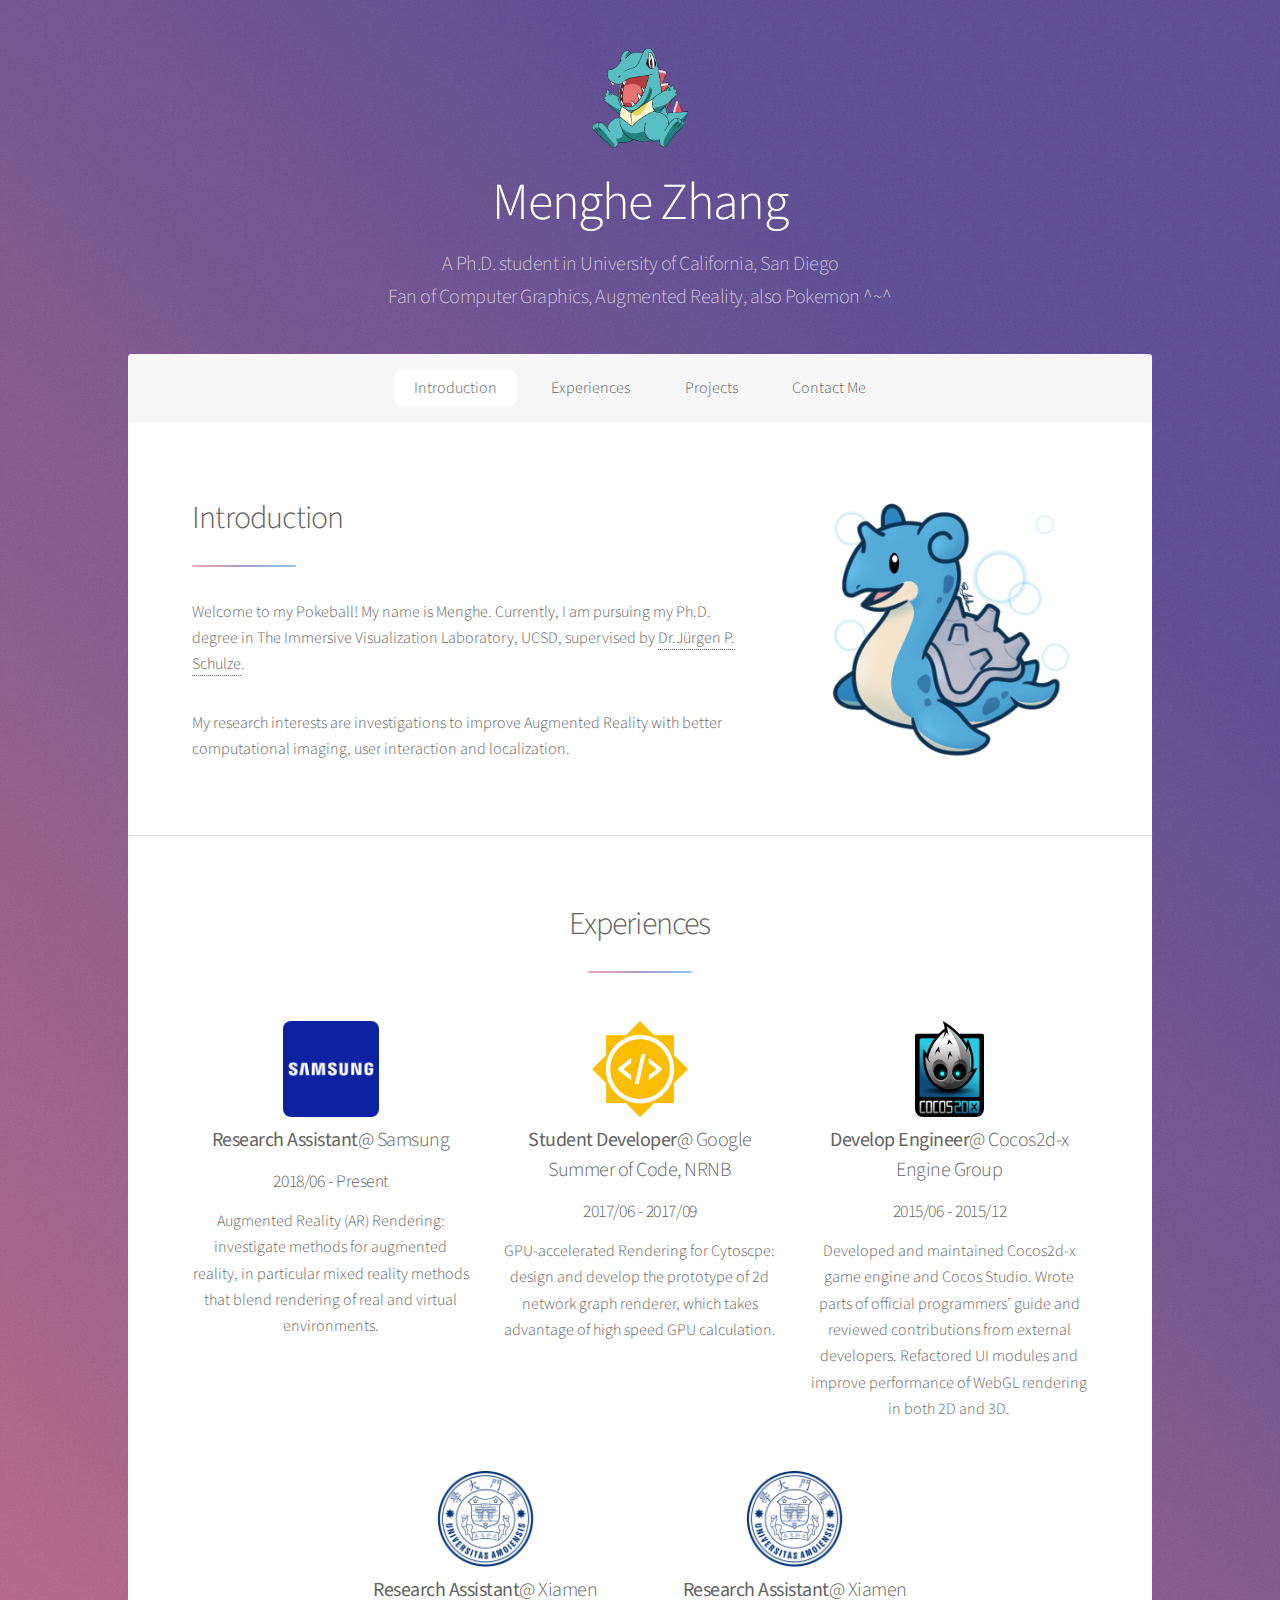
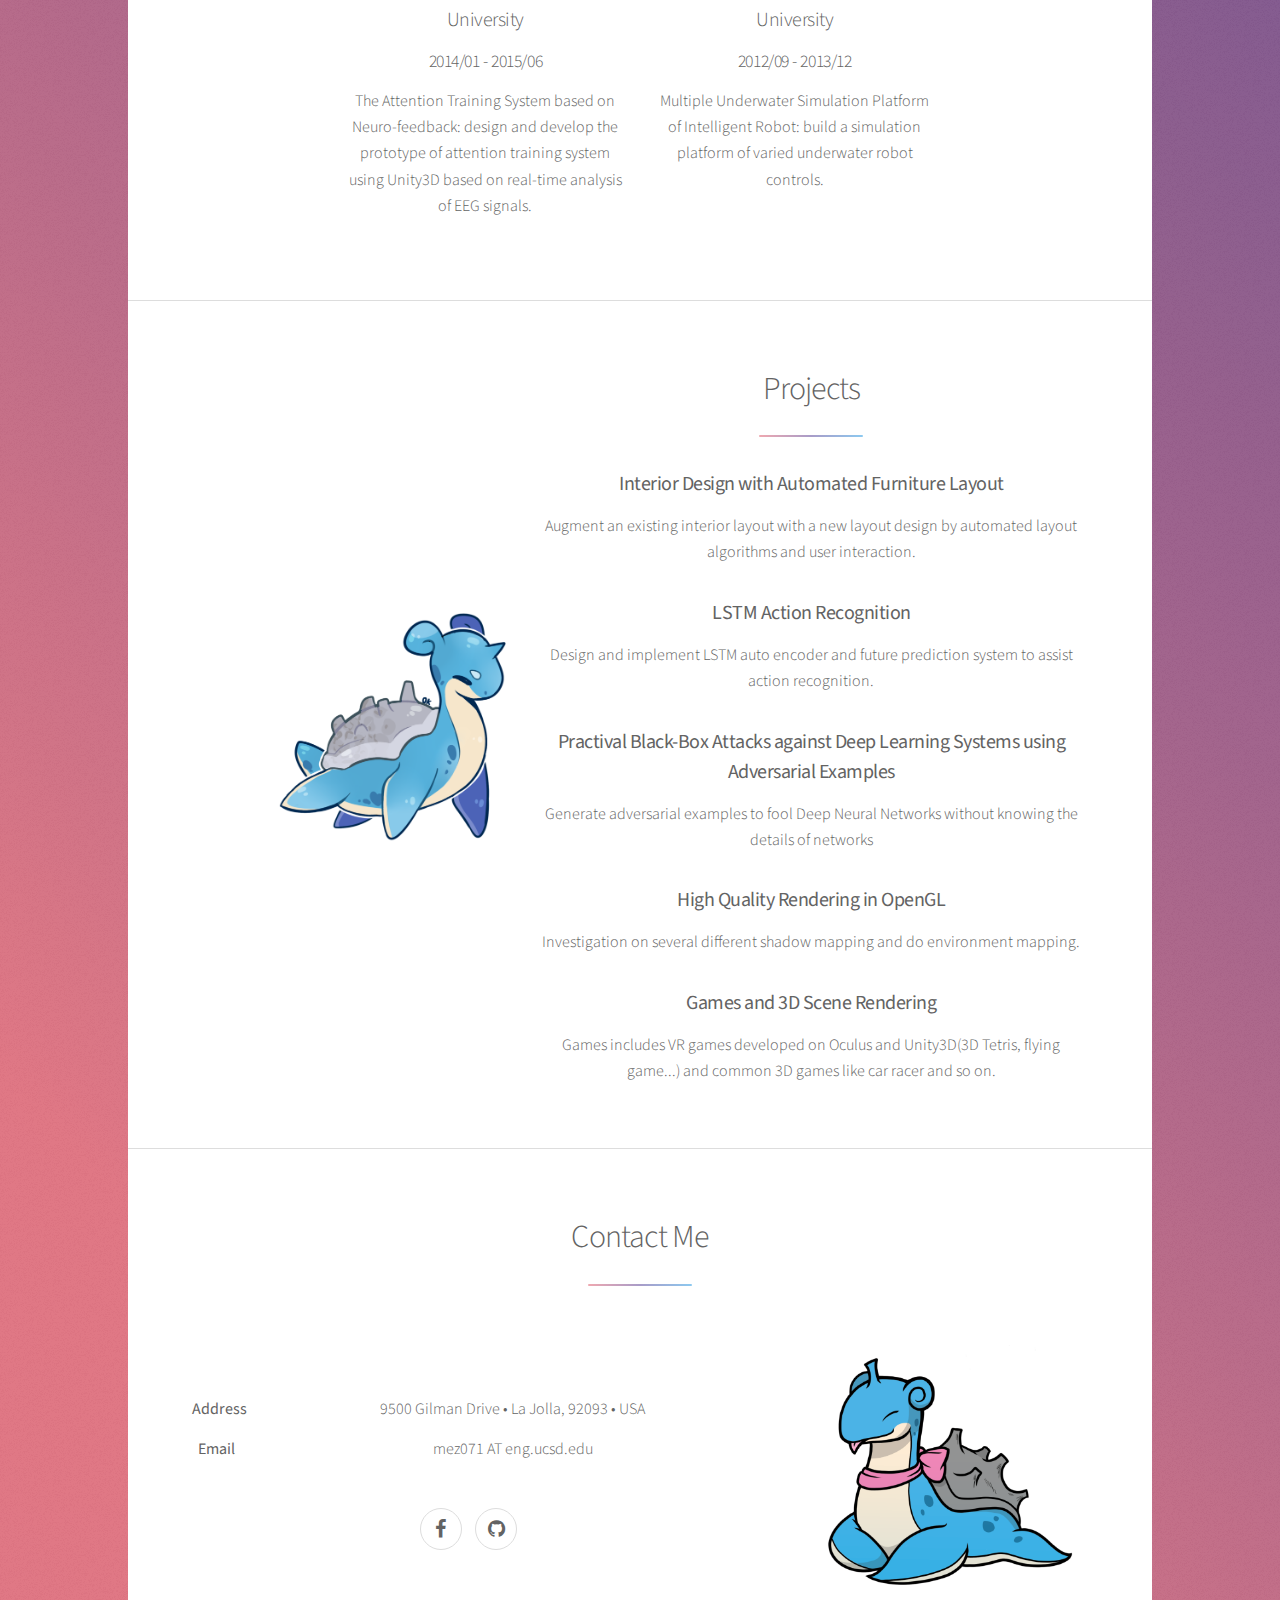
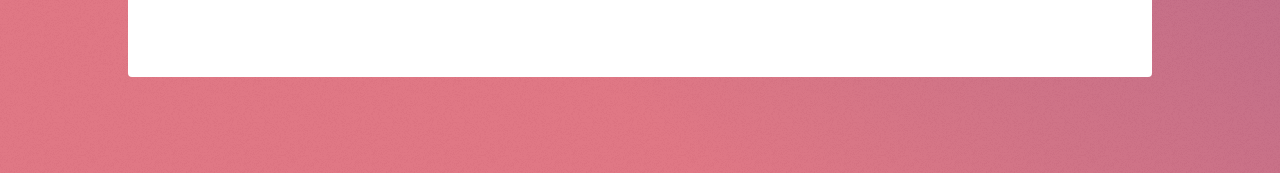
==== index.html @ d63d0627 "🎈Initial commit" ====
<!DOCTYPE HTML>
<!--
	Stellar by HTML5 UP
	html5up.net | @ajlkn
	Free for personal and commercial use under the CCA 3.0 license (html5up.net/license)
-->
<html>
	<head>
		<title>Pokeball</title>
		<meta charset="utf-8" />
		<meta name="viewport" content="width=device-width, initial-scale=1, user-scalable=no" />
		<link rel="stylesheet" href="assets/css/main.css" />
		<noscript><link rel="stylesheet" href="assets/css/noscript.css" /></noscript>
	</head>
	<body class="is-preload">

		<!-- Wrapper -->
			<div id="wrapper">

				<!-- Header -->
					<header id="header" class="alt">
						<span class="logo"><img id="avatar" class="shake-slow" src="images/totodile.png" alt="" /></span>
						<h1>Menghe Zhang</h1>
						<p>A Ph.D. student in University of California, San Diego<br />
						Fan of Computer Graphics, Augmented Reality, also Pokemon   ^~^</p>
					</header>

				<!-- Nav -->
					<nav id="nav">
						<ul>
							<li><a href="#intro" class="active">Introduction</a></li>
							<li><a href="#first">Experiences</a></li>
							<li><a href="#second">Projects</a></li>
							<li><a href="#cta">Contact Me</a></li>
						</ul>
					</nav>

				<!-- Main -->
					<div id="main">

						<!-- Introduction -->
							<section id="intro" class="main">
								<div class="spotlight">
									<div class="content">
										<header class="major">
											<h2>Introduction</h2>
										</header>
										<p>Welcome to my Pokeball! My name is Menghe. Currently, I am pursuing my Ph.D. degree in The Immersive Visualization Laboratory, UCSD, supervised by <a href="http://web.eng.ucsd.edu/~jschulze/">Dr.Jürgen P. Schulze</a>.</p>
										<p>My research interests are investigations to improve Augmented Reality with better computational imaging, user interaction and localization.</p>
										<!-- <ul class="actions">
											<li><a href="generic.html" class="button">Learn More</a></li>
										</ul> -->
									</div>
									<span class="image"><img src="images/lapras2.png" alt="" /></span>
								</div>
							</section>

						<!-- First Section -->
							<section id="first" class="main special">
								<header class="major">
									<h2>Experiences</h2>
								</header>
								<ul class="features">
									<li>
										<span class="image"><img class="experience-logo" src="images/samsung.png" alt="" /></span>
										<h3><strong>Research Assistant</strong>@ Samsung</h3>
										<h4>2018/06 - Present</h4>
										<p>Augmented Reality (AR) Rendering: investigate methods for augmented reality, in particular mixed reality methods that
										blend rendering of real and virtual environments.</p>
									</li>
									<li>
										<span class="image"><img class="experience-logo" src="images/gsoc.png" alt="" /></span>
										<h3><strong>Student Developer</strong>@ Google Summer of Code, NRNB</h3>
										<h4>2017/06 - 2017/09</h4>
										<p>GPU-accelerated Rendering for Cytoscpe: design and develop the prototype of 2d network graph renderer, which takes
										advantage of high speed GPU calculation.</p>
									</li>
									<li>
										<span class="image"><img class="experience-logo" src="images/cocos.png" alt="" /></span>
										<h3><strong>Develop Engineer</strong>@ Cocos2d-x Engine Group</h3>
										<h4>2015/06 - 2015/12</h4>
										<p>Developed and maintained Cocos2d-x game engine and Cocos Studio.
										Wrote parts of official programmers’ guide and reviewed contributions from external developers.
										Refactored UI modules and improve performance of WebGL rendering in both 2D and 3D.</p>
									</li>
									<li>
										<span class="image"><img class="experience-logo" src="images/xmu.png" alt="" /></span>
										<h3><strong>Research Assistant</strong>@ Xiamen University</h3>
										<h4>2014/01 - 2015/06</h4>
										<p>The Attention Training System based on Neuro-feedback: design and develop the prototype of attention training system using Unity3D based on real-time analysis of EEG signals.</p>
									</li>
									<li>
										<span class="image"><img class="experience-logo" src="images/xmu.png" alt="" /></span>
										<h3><strong>Research Assistant</strong>@ Xiamen University</h3>
										<h4>2012/09 - 2013/12</h4>
										<p>Multiple Underwater Simulation Platform of Intelligent Robot: build a simulation platform of varied underwater robot controls.	</p>
									</li>
								</ul>
							</section>

						<!-- Second Section -->
							<section id="second" class="main special">
								<div class="spotlight">

									<span class="image"><img src="images/lapras3.png" alt="" /></span>
									<div class="content">
										<header class="major">
											<h2>Projects</h2>
										</header>
										<h3><strong>Interior Design with Automated Furniture Layout</strong></h3>
										<p>Augment an existing interior layout with a new layout design by automated layout algorithms and user interaction.</p>

										<h3><strong>LSTM Action Recognition</strong></h3>
										<p>Design and implement LSTM auto encoder and future prediction system to assist action recognition.</p>

										<h3><strong>Practival Black-Box Attacks against Deep Learning Systems using Adversarial Examples</strong></h3>
										<p>Generate adversarial examples to fool Deep Neural Networks without knowing the details of networks</p>

										<h3><strong>High Quality Rendering in OpenGL</strong></h3>
										<p>Investigation on several different shadow mapping and do environment mapping.</p>

										<h3><strong>Games and 3D Scene Rendering</strong></h3>
										<p>Games includes VR games developed on Oculus and Unity3D(3D Tetris, flying game...) and common 3D games like car racer and so on.</p>
									</div>
								</div>
							</section>

						<!-- Get Started -->
							<section id="cta" class="main special">
								<header class="major">
									<h2>Contact Me</h2>
								</header>
								<div class="spotlight">
									<div class="content">
										<dl class="alt">
											<dt>Address</dt>
											<dd>9500 Gilman Drive &bull; La Jolla, 92093 &bull; USA</dd>
											<dt>Email</dt>
											<dd>mez071 AT eng.ucsd.edu</dd>
										</dl>
										<ul class="icons">
											<li><a href="https://www.facebook.com/zmh.leaves" class="icon fa-facebook alt"><span class="label">Facebook</span></a></li>
											<li><a href="https://github.com/ZhangMenghe" class="icon fa-github alt"><span class="label">GitHub</span></a></li>
										</ul>
									</div>
									<span class="image"><img src="images/lapras4.png" alt="" /></span>
								</div>
							</section>

					</div>

				<!-- Footer -->
					<footer id="footer">
						<!-- <section>
							<h2>Aliquam sed mauris</h2>
							<p>Sed lorem ipsum dolor sit amet et nullam consequat feugiat consequat magna adipiscing tempus etiam dolore veroeros. eget dapibus mauris. Cras aliquet, nisl ut viverra sollicitudin, ligula erat egestas velit, vitae tincidunt odio.</p>
							<ul class="actions">
								<li><a href="generic.html" class="button">Learn More</a></li>
							</ul>
						</section> -->
						<!-- <section>
							<h2>Contact Me</h2>
							<dl class="alt">
								<dt>Address</dt>
								<dd>9500 Gilman Drive &bull; La Jolla, 92093 &bull; USA</dd>
								<dt>Email</dt>
								<dd>mez071 AT eng.ucsd.edu</dd>
							</dl>
							<ul class="icons">
								<li><a href="https://www.facebook.com/zmh.leaves" class="icon fa-facebook alt"><span class="label">Facebook</span></a></li>
								<li><a href="https://github.com/ZhangMenghe" class="icon fa-github alt"><span class="label">GitHub</span></a></li>
							</ul>
						</section> -->
					</footer>

			</div>

		<!-- Scripts -->
			<script src="assets/js/jquery.min.js"></script>
			<script src="assets/js/jquery.scrollex.min.js"></script>
			<script src="assets/js/jquery.scrolly.min.js"></script>
			<script src="assets/js/browser.min.js"></script>
			<script src="assets/js/breakpoints.min.js"></script>
			<script src="assets/js/util.js"></script>
			<script src="assets/js/main.js"></script>

	</body>
</html>
---- assets/css/main.css ----
@import url(font-awesome.min.css);
@import "https://fonts.googleapis.com/css?family=Source+Sans+Pro:300,400";

/*
	Stellar by HTML5 UP
	html5up.net | @ajlkn
	Free for personal and commercial use under the CCA 3.0 license (html5up.net/license)
*/

html, body, div, span, applet, object,
iframe, h1, h2, h3, h4, h5, h6, p, blockquote,
pre, a, abbr, acronym, address, big, cite,
code, del, dfn, em, img, ins, kbd, q, s, samp,
small, strike, strong, sub, sup, tt, var, b,
u, i, center, dl, dt, dd, ol, ul, li, fieldset,
form, label, legend, table, caption, tbody,
tfoot, thead, tr, th, td, article, aside,
canvas, details, embed, figure, figcaption,
footer, header, hgroup, menu, nav, output, ruby,
section, summary, time, mark, audio, video {
	margin: 0;
	padding: 0;
	border: 0;
	font-size: 100%;
	font: inherit;
	vertical-align: baseline;}

article, aside, details, figcaption, figure,
footer, header, hgroup, menu, nav, section {
	display: block;}

body {
	line-height: 1;
}

ol, ul {
	list-style: none;
}

blockquote, q {
	quotes: none;
}

	blockquote:before, blockquote:after, q:before, q:after {
		content: '';
		content: none;
	}

table {
	border-collapse: collapse;
	border-spacing: 0;
}

body {
	-webkit-text-size-adjust: none;
}

mark {
	background-color: transparent;
	color: inherit;
}

input::-moz-focus-inner {
	border: 0;
	padding: 0;
}

input, select, textarea {
	-moz-appearance: none;
	-webkit-appearance: none;
	-ms-appearance: none;
	appearance: none;
}

/* Basic */

	@-ms-viewport {
		width: device-width;
	}

	body {
		-ms-overflow-style: scrollbar;
	}

	@media screen and (max-width: 480px) {

		html, body {
			min-width: 320px;
		}

	}

	html {
		box-sizing: border-box;
	}

	*, *:before, *:after {
		box-sizing: inherit;
	}

	body {
		background-color: #935d8c;
		background-image: url("images/overlay.png"), -moz-linear-gradient(45deg, #e37682 15%, #5f4d93 85%);
		background-image: url("images/overlay.png"), -webkit-linear-gradient(45deg, #e37682 15%, #5f4d93 85%);
		background-image: url("images/overlay.png"), -ms-linear-gradient(45deg, #e37682 15%, #5f4d93 85%);
		background-image: url("images/overlay.png"), linear-gradient(45deg, #e37682 15%, #5f4d93 85%);
	}

		body.is-preload *, body.is-preload *:before, body.is-preload *:after {
			-moz-animation: none !important;
			-webkit-animation: none !important;
			-ms-animation: none !important;
			animation: none !important;
			-moz-transition: none !important;
			-webkit-transition: none !important;
			-ms-transition: none !important;
			transition: none !important;
		}

/* Type */

	body {
		background-color: #935d8c;
		color: rgba(255, 255, 255, 0.65);
	}

	body, input, select, textarea {
		font-family: "Source Sans Pro", Helvetica, sans-serif;
		font-size: 17pt;
		font-weight: 300;
		line-height: 1.65;
	}

		@media screen and (max-width: 1680px) {

			body, input, select, textarea {
				font-size: 14pt;
			}

		}

		@media screen and (max-width: 1280px) {

			body, input, select, textarea {
				font-size: 12pt;
			}

		}

		@media screen and (max-width: 360px) {

			body, input, select, textarea {
				font-size: 11pt;
			}

		}

	a {
		-moz-transition: color 0.2s ease, border-bottom 0.2s ease;
		-webkit-transition: color 0.2s ease, border-bottom 0.2s ease;
		-ms-transition: color 0.2s ease, border-bottom 0.2s ease;
		transition: color 0.2s ease, border-bottom 0.2s ease;
		text-decoration: none;
		border-bottom: dotted 1px;
		color: inherit;
	}

		a:hover {
			border-bottom-color: transparent;
		}

	strong, b {
		font-weight: 400;
	}

	em, i {
		font-style: italic;
	}

	p {
		margin: 0 0 2em 0;
	}

		p.content {
			-moz-columns: 20em 2;
			-webkit-columns: 20em 2;
			-ms-columns: 20em 2;
			columns: 20em 2;
			-moz-column-gap: 2em;
			-webkit-column-gap: 2em;
			-ms-column-gap: 2em;
			column-gap: 2em;
			text-align: justify;
		}

	h1, h2, h3, h4, h5, h6 {
		font-weight: 300;
		line-height: 1.5;
		margin: 0 0 0.7em 0;
		letter-spacing: -0.025em;
	}

		h1 a, h2 a, h3 a, h4 a, h5 a, h6 a {
			color: inherit;
			text-decoration: none;
		}

	h1 {
		font-size: 2.5em;
		line-height: 1.2;
	}

	h2 {
		font-size: 1.5em;
	}

	h3 {
		font-size: 1.25em;
	}

	h4 {
		font-size: 1.1em;
	}

	h5 {
		font-size: 0.9em;
	}

	h6 {
		font-size: 0.7em;
	}

	@media screen and (max-width: 736px) {

		h1 {
			font-size: 2em;
		}

	}

	sub {
		font-size: 0.8em;
		position: relative;
		top: 0.5em;
	}

	sup {
		font-size: 0.8em;
		position: relative;
		top: -0.5em;
	}

	blockquote {
		border-left: solid 4px;
		font-style: italic;
		margin: 0 0 2em 0;
		padding: 0.5em 0 0.5em 2em;
	}

	code {
		border-radius: 8px;
		border: solid 1px;
		font-family: "Courier New", monospace;
		font-size: 0.9em;
		margin: 0 0.25em;
		padding: 0.25em 0.65em;
	}

	pre {
		-webkit-overflow-scrolling: touch;
		font-family: "Courier New", monospace;
		font-size: 0.9em;
		margin: 0 0 2em 0;
	}

		pre code {
			display: block;
			line-height: 1.75;
			padding: 1em 1.5em;
			overflow-x: auto;
		}

	hr {
		border: 0;
		border-bottom: solid 1px;
		margin: 2em 0;
	}

		hr.major {
			margin: 3em 0;
		}

	.align-left {
		text-align: left;
	}

	.align-center {
		text-align: center;
	}

	.align-right {
		text-align: right;
	}

	input, select, textarea {
		color: #ffffff;
	}

	a:hover {
		color: #ffffff;
	}

	strong, b {
		color: #ffffff;
	}

	h1, h2, h3, h4, h5, h6 {
		color: #ffffff;
	}

	blockquote {
		border-left-color: rgba(255, 255, 255, 0.35);
	}

	code {
		background: rgba(255, 255, 255, 0.075);
		border-color: rgba(255, 255, 255, 0.35);
	}

	hr {
		border-bottom-color: rgba(255, 255, 255, 0.35);
	}

/* Row */

	.row {
		display: flex;
		flex-wrap: wrap;
		box-sizing: border-box;
		align-items: stretch;
	}

		.row > * {
			box-sizing: border-box;
		}

		.row.gtr-uniform > * > :last-child {
			margin-bottom: 0;
		}

		.row.aln-left {
			justify-content: flex-start;
		}

		.row.aln-center {
			justify-content: center;
		}

		.row.aln-right {
			justify-content: flex-end;
		}

		.row.aln-top {
			align-items: flex-start;
		}

		.row.aln-middle {
			align-items: center;
		}

		.row.aln-bottom {
			align-items: flex-end;
		}

		.row > .imp {
			order: -1;
		}

		.row > .col-1 {
			width: 8.3333333333%;
		}

		.row > .off-1 {
			margin-left: 8.3333333333%;
		}

		.row > .col-2 {
			width: 16.6666666667%;
		}

		.row > .off-2 {
			margin-left: 16.6666666667%;
		}

		.row > .col-3 {
			width: 25%;
		}

		.row > .off-3 {
			margin-left: 25%;
		}

		.row > .col-4 {
			width: 33.3333333333%;
		}

		.row > .off-4 {
			margin-left: 33.3333333333%;
		}

		.row > .col-5 {
			width: 41.6666666667%;
		}

		.row > .off-5 {
			margin-left: 41.6666666667%;
		}

		.row > .col-6 {
			width: 50%;
		}

		.row > .off-6 {
			margin-left: 50%;
		}

		.row > .col-7 {
			width: 58.3333333333%;
		}

		.row > .off-7 {
			margin-left: 58.3333333333%;
		}

		.row > .col-8 {
			width: 66.6666666667%;
		}

		.row > .off-8 {
			margin-left: 66.6666666667%;
		}

		.row > .col-9 {
			width: 75%;
		}

		.row > .off-9 {
			margin-left: 75%;
		}

		.row > .col-10 {
			width: 83.3333333333%;
		}

		.row > .off-10 {
			margin-left: 83.3333333333%;
		}

		.row > .col-11 {
			width: 91.6666666667%;
		}

		.row > .off-11 {
			margin-left: 91.6666666667%;
		}

		.row > .col-12 {
			width: 100%;
		}

		.row > .off-12 {
			margin-left: 100%;
		}

		.row.gtr-0 {
			margin-top: 0;
			margin-left: 0em;
		}

			.row.gtr-0 > * {
				padding: 0 0 0 0em;
			}

			.row.gtr-0.gtr-uniform {
				margin-top: 0em;
			}

				.row.gtr-0.gtr-uniform > * {
					padding-top: 0em;
				}

		.row.gtr-25 {
			margin-top: 0;
			margin-left: -0.375em;
		}

			.row.gtr-25 > * {
				padding: 0 0 0 0.375em;
			}

			.row.gtr-25.gtr-uniform {
				margin-top: -0.375em;
			}

				.row.gtr-25.gtr-uniform > * {
					padding-top: 0.375em;
				}

		.row.gtr-50 {
			margin-top: 0;
			margin-left: -0.75em;
		}

			.row.gtr-50 > * {
				padding: 0 0 0 0.75em;
			}

			.row.gtr-50.gtr-uniform {
				margin-top: -0.75em;
			}

				.row.gtr-50.gtr-uniform > * {
					padding-top: 0.75em;
				}

		.row {
			margin-top: 0;
			margin-left: -1.5em;
		}

			.row > * {
				padding: 0 0 0 1.5em;
			}

			.row.gtr-uniform {
				margin-top: -1.5em;
			}

				.row.gtr-uniform > * {
					padding-top: 1.5em;
				}

		.row.gtr-150 {
			margin-top: 0;
			margin-left: -2.25em;
		}

			.row.gtr-150 > * {
				padding: 0 0 0 2.25em;
			}

			.row.gtr-150.gtr-uniform {
				margin-top: -2.25em;
			}

				.row.gtr-150.gtr-uniform > * {
					padding-top: 2.25em;
				}

		.row.gtr-200 {
			margin-top: 0;
			margin-left: -3em;
		}

			.row.gtr-200 > * {
				padding: 0 0 0 3em;
			}

			.row.gtr-200.gtr-uniform {
				margin-top: -3em;
			}

				.row.gtr-200.gtr-uniform > * {
					padding-top: 3em;
				}

		@media screen and (max-width: 1680px) {

			.row {
				display: flex;
				flex-wrap: wrap;
				box-sizing: border-box;
				align-items: stretch;
			}

				.row > * {
					box-sizing: border-box;
				}

				.row.gtr-uniform > * > :last-child {
					margin-bottom: 0;
				}

				.row.aln-left {
					justify-content: flex-start;
				}

				.row.aln-center {
					justify-content: center;
				}

				.row.aln-right {
					justify-content: flex-end;
				}

				.row.aln-top {
					align-items: flex-start;
				}

				.row.aln-middle {
					align-items: center;
				}

				.row.aln-bottom {
					align-items: flex-end;
				}

				.row > .imp-xlarge {
					order: -1;
				}

				.row > .col-1-xlarge {
					width: 8.3333333333%;
				}

				.row > .off-1-xlarge {
					margin-left: 8.3333333333%;
				}

				.row > .col-2-xlarge {
					width: 16.6666666667%;
				}

				.row > .off-2-xlarge {
					margin-left: 16.6666666667%;
				}

				.row > .col-3-xlarge {
					width: 25%;
				}

				.row > .off-3-xlarge {
					margin-left: 25%;
				}

				.row > .col-4-xlarge {
					width: 33.3333333333%;
				}

				.row > .off-4-xlarge {
					margin-left: 33.3333333333%;
				}

				.row > .col-5-xlarge {
					width: 41.6666666667%;
				}

				.row > .off-5-xlarge {
					margin-left: 41.6666666667%;
				}

				.row > .col-6-xlarge {
					width: 50%;
				}

				.row > .off-6-xlarge {
					margin-left: 50%;
				}

				.row > .col-7-xlarge {
					width: 58.3333333333%;
				}

				.row > .off-7-xlarge {
					margin-left: 58.3333333333%;
				}

				.row > .col-8-xlarge {
					width: 66.6666666667%;
				}

				.row > .off-8-xlarge {
					margin-left: 66.6666666667%;
				}

				.row > .col-9-xlarge {
					width: 75%;
				}

				.row > .off-9-xlarge {
					margin-left: 75%;
				}

				.row > .col-10-xlarge {
					width: 83.3333333333%;
				}

				.row > .off-10-xlarge {
					margin-left: 83.3333333333%;
				}

				.row > .col-11-xlarge {
					width: 91.6666666667%;
				}

				.row > .off-11-xlarge {
					margin-left: 91.6666666667%;
				}

				.row > .col-12-xlarge {
					width: 100%;
				}

				.row > .off-12-xlarge {
					margin-left: 100%;
				}

				.row.gtr-0 {
					margin-top: 0;
					margin-left: 0em;
				}

					.row.gtr-0 > * {
						padding: 0 0 0 0em;
					}

					.row.gtr-0.gtr-uniform {
						margin-top: 0em;
					}

						.row.gtr-0.gtr-uniform > * {
							padding-top: 0em;
						}

				.row.gtr-25 {
					margin-top: 0;
					margin-left: -0.375em;
				}

					.row.gtr-25 > * {
						padding: 0 0 0 0.375em;
					}

					.row.gtr-25.gtr-uniform {
						margin-top: -0.375em;
					}

						.row.gtr-25.gtr-uniform > * {
							padding-top: 0.375em;
						}

				.row.gtr-50 {
					margin-top: 0;
					margin-left: -0.75em;
				}

					.row.gtr-50 > * {
						padding: 0 0 0 0.75em;
					}

					.row.gtr-50.gtr-uniform {
						margin-top: -0.75em;
					}

						.row.gtr-50.gtr-uniform > * {
							padding-top: 0.75em;
						}

				.row {
					margin-top: 0;
					margin-left: -1.5em;
				}

					.row > * {
						padding: 0 0 0 1.5em;
					}

					.row.gtr-uniform {
						margin-top: -1.5em;
					}

						.row.gtr-uniform > * {
							padding-top: 1.5em;
						}

				.row.gtr-150 {
					margin-top: 0;
					margin-left: -2.25em;
				}

					.row.gtr-150 > * {
						padding: 0 0 0 2.25em;
					}

					.row.gtr-150.gtr-uniform {
						margin-top: -2.25em;
					}

						.row.gtr-150.gtr-uniform > * {
							padding-top: 2.25em;
						}

				.row.gtr-200 {
					margin-top: 0;
					margin-left: -3em;
				}

					.row.gtr-200 > * {
						padding: 0 0 0 3em;
					}

					.row.gtr-200.gtr-uniform {
						margin-top: -3em;
					}

						.row.gtr-200.gtr-uniform > * {
							padding-top: 3em;
						}

		}

		@media screen and (max-width: 1280px) {

			.row {
				display: flex;
				flex-wrap: wrap;
				box-sizing: border-box;
				align-items: stretch;
			}

				.row > * {
					box-sizing: border-box;
				}

				.row.gtr-uniform > * > :last-child {
					margin-bottom: 0;
				}

				.row.aln-left {
					justify-content: flex-start;
				}

				.row.aln-center {
					justify-content: center;
				}

				.row.aln-right {
					justify-content: flex-end;
				}

				.row.aln-top {
					align-items: flex-start;
				}

				.row.aln-middle {
					align-items: center;
				}

				.row.aln-bottom {
					align-items: flex-end;
				}

				.row > .imp-large {
					order: -1;
				}

				.row > .col-1-large {
					width: 8.3333333333%;
				}

				.row > .off-1-large {
					margin-left: 8.3333333333%;
				}

				.row > .col-2-large {
					width: 16.6666666667%;
				}

				.row > .off-2-large {
					margin-left: 16.6666666667%;
				}

				.row > .col-3-large {
					width: 25%;
				}

				.row > .off-3-large {
					margin-left: 25%;
				}

				.row > .col-4-large {
					width: 33.3333333333%;
				}

				.row > .off-4-large {
					margin-left: 33.3333333333%;
				}

				.row > .col-5-large {
					width: 41.6666666667%;
				}

				.row > .off-5-large {
					margin-left: 41.6666666667%;
				}

				.row > .col-6-large {
					width: 50%;
				}

				.row > .off-6-large {
					margin-left: 50%;
				}

				.row > .col-7-large {
					width: 58.3333333333%;
				}

				.row > .off-7-large {
					margin-left: 58.3333333333%;
				}

				.row > .col-8-large {
					width: 66.6666666667%;
				}

				.row > .off-8-large {
					margin-left: 66.6666666667%;
				}

				.row > .col-9-large {
					width: 75%;
				}

				.row > .off-9-large {
					margin-left: 75%;
				}

				.row > .col-10-large {
					width: 83.3333333333%;
				}

				.row > .off-10-large {
					margin-left: 83.3333333333%;
				}

				.row > .col-11-large {
					width: 91.6666666667%;
				}

				.row > .off-11-large {
					margin-left: 91.6666666667%;
				}

				.row > .col-12-large {
					width: 100%;
				}

				.row > .off-12-large {
					margin-left: 100%;
				}

				.row.gtr-0 {
					margin-top: 0;
					margin-left: 0em;
				}

					.row.gtr-0 > * {
						padding: 0 0 0 0em;
					}

					.row.gtr-0.gtr-uniform {
						margin-top: 0em;
					}

						.row.gtr-0.gtr-uniform > * {
							padding-top: 0em;
						}

				.row.gtr-25 {
					margin-top: 0;
					margin-left: -0.375em;
				}

					.row.gtr-25 > * {
						padding: 0 0 0 0.375em;
					}

					.row.gtr-25.gtr-uniform {
						margin-top: -0.375em;
					}

						.row.gtr-25.gtr-uniform > * {
							padding-top: 0.375em;
						}

				.row.gtr-50 {
					margin-top: 0;
					margin-left: -0.75em;
				}

					.row.gtr-50 > * {
						padding: 0 0 0 0.75em;
					}

					.row.gtr-50.gtr-uniform {
						margin-top: -0.75em;
					}

						.row.gtr-50.gtr-uniform > * {
							padding-top: 0.75em;
						}

				.row {
					margin-top: 0;
					margin-left: -1.5em;
				}

					.row > * {
						padding: 0 0 0 1.5em;
					}

					.row.gtr-uniform {
						margin-top: -1.5em;
					}

						.row.gtr-uniform > * {
							padding-top: 1.5em;
						}

				.row.gtr-150 {
					margin-top: 0;
					margin-left: -2.25em;
				}

					.row.gtr-150 > * {
						padding: 0 0 0 2.25em;
					}

					.row.gtr-150.gtr-uniform {
						margin-top: -2.25em;
					}

						.row.gtr-150.gtr-uniform > * {
							padding-top: 2.25em;
						}

				.row.gtr-200 {
					margin-top: 0;
					margin-left: -3em;
				}

					.row.gtr-200 > * {
						padding: 0 0 0 3em;
					}

					.row.gtr-200.gtr-uniform {
						margin-top: -3em;
					}

						.row.gtr-200.gtr-uniform > * {
							padding-top: 3em;
						}

		}

		@media screen and (max-width: 980px) {

			.row {
				display: flex;
				flex-wrap: wrap;
				box-sizing: border-box;
				align-items: stretch;
			}

				.row > * {
					box-sizing: border-box;
				}

				.row.gtr-uniform > * > :last-child {
					margin-bottom: 0;
				}

				.row.aln-left {
					justify-content: flex-start;
				}

				.row.aln-center {
					justify-content: center;
				}

				.row.aln-right {
					justify-content: flex-end;
				}

				.row.aln-top {
					align-items: flex-start;
				}

				.row.aln-middle {
					align-items: center;
				}

				.row.aln-bottom {
					align-items: flex-end;
				}

				.row > .imp-medium {
					order: -1;
				}

				.row > .col-1-medium {
					width: 8.3333333333%;
				}

				.row > .off-1-medium {
					margin-left: 8.3333333333%;
				}

				.row > .col-2-medium {
					width: 16.6666666667%;
				}

				.row > .off-2-medium {
					margin-left: 16.6666666667%;
				}

				.row > .col-3-medium {
					width: 25%;
				}

				.row > .off-3-medium {
					margin-left: 25%;
				}

				.row > .col-4-medium {
					width: 33.3333333333%;
				}

				.row > .off-4-medium {
					margin-left: 33.3333333333%;
				}

				.row > .col-5-medium {
					width: 41.6666666667%;
				}

				.row > .off-5-medium {
					margin-left: 41.6666666667%;
				}

				.row > .col-6-medium {
					width: 50%;
				}

				.row > .off-6-medium {
					margin-left: 50%;
				}

				.row > .col-7-medium {
					width: 58.3333333333%;
				}

				.row > .off-7-medium {
					margin-left: 58.3333333333%;
				}

				.row > .col-8-medium {
					width: 66.6666666667%;
				}

				.row > .off-8-medium {
					margin-left: 66.6666666667%;
				}

				.row > .col-9-medium {
					width: 75%;
				}

				.row > .off-9-medium {
					margin-left: 75%;
				}

				.row > .col-10-medium {
					width: 83.3333333333%;
				}

				.row > .off-10-medium {
					margin-left: 83.3333333333%;
				}

				.row > .col-11-medium {
					width: 91.6666666667%;
				}

				.row > .off-11-medium {
					margin-left: 91.6666666667%;
				}

				.row > .col-12-medium {
					width: 100%;
				}

				.row > .off-12-medium {
					margin-left: 100%;
				}

				.row.gtr-0 {
					margin-top: 0;
					margin-left: 0em;
				}

					.row.gtr-0 > * {
						padding: 0 0 0 0em;
					}

					.row.gtr-0.gtr-uniform {
						margin-top: 0em;
					}

						.row.gtr-0.gtr-uniform > * {
							padding-top: 0em;
						}

				.row.gtr-25 {
					margin-top: 0;
					margin-left: -0.375em;
				}

					.row.gtr-25 > * {
						padding: 0 0 0 0.375em;
					}

					.row.gtr-25.gtr-uniform {
						margin-top: -0.375em;
					}

						.row.gtr-25.gtr-uniform > * {
							padding-top: 0.375em;
						}

				.row.gtr-50 {
					margin-top: 0;
					margin-left: -0.75em;
				}

					.row.gtr-50 > * {
						padding: 0 0 0 0.75em;
					}

					.row.gtr-50.gtr-uniform {
						margin-top: -0.75em;
					}

						.row.gtr-50.gtr-uniform > * {
							padding-top: 0.75em;
						}

				.row {
					margin-top: 0;
					margin-left: -1.5em;
				}

					.row > * {
						padding: 0 0 0 1.5em;
					}

					.row.gtr-uniform {
						margin-top: -1.5em;
					}

						.row.gtr-uniform > * {
							padding-top: 1.5em;
						}

				.row.gtr-150 {
					margin-top: 0;
					margin-left: -2.25em;
				}

					.row.gtr-150 > * {
						padding: 0 0 0 2.25em;
					}

					.row.gtr-150.gtr-uniform {
						margin-top: -2.25em;
					}

						.row.gtr-150.gtr-uniform > * {
							padding-top: 2.25em;
						}

				.row.gtr-200 {
					margin-top: 0;
					margin-left: -3em;
				}

					.row.gtr-200 > * {
						padding: 0 0 0 3em;
					}

					.row.gtr-200.gtr-uniform {
						margin-top: -3em;
					}

						.row.gtr-200.gtr-uniform > * {
							padding-top: 3em;
						}

		}

		@media screen and (max-width: 736px) {

			.row {
				display: flex;
				flex-wrap: wrap;
				box-sizing: border-box;
				align-items: stretch;
			}

				.row > * {
					box-sizing: border-box;
				}

				.row.gtr-uniform > * > :last-child {
					margin-bottom: 0;
				}

				.row.aln-left {
					justify-content: flex-start;
				}

				.row.aln-center {
					justify-content: center;
				}

				.row.aln-right {
					justify-content: flex-end;
				}

				.row.aln-top {
					align-items: flex-start;
				}

				.row.aln-middle {
					align-items: center;
				}

				.row.aln-bottom {
					align-items: flex-end;
				}

				.row > .imp-small {
					order: -1;
				}

				.row > .col-1-small {
					width: 8.3333333333%;
				}

				.row > .off-1-small {
					margin-left: 8.3333333333%;
				}

				.row > .col-2-small {
					width: 16.6666666667%;
				}

				.row > .off-2-small {
					margin-left: 16.6666666667%;
				}

				.row > .col-3-small {
					width: 25%;
				}

				.row > .off-3-small {
					margin-left: 25%;
				}

				.row > .col-4-small {
					width: 33.3333333333%;
				}

				.row > .off-4-small {
					margin-left: 33.3333333333%;
				}

				.row > .col-5-small {
					width: 41.6666666667%;
				}

				.row > .off-5-small {
					margin-left: 41.6666666667%;
				}

				.row > .col-6-small {
					width: 50%;
				}

				.row > .off-6-small {
					margin-left: 50%;
				}

				.row > .col-7-small {
					width: 58.3333333333%;
				}

				.row > .off-7-small {
					margin-left: 58.3333333333%;
				}

				.row > .col-8-small {
					width: 66.6666666667%;
				}

				.row > .off-8-small {
					margin-left: 66.6666666667%;
				}

				.row > .col-9-small {
					width: 75%;
				}

				.row > .off-9-small {
					margin-left: 75%;
				}

				.row > .col-10-small {
					width: 83.3333333333%;
				}

				.row > .off-10-small {
					margin-left: 83.3333333333%;
				}

				.row > .col-11-small {
					width: 91.6666666667%;
				}

				.row > .off-11-small {
					margin-left: 91.6666666667%;
				}

				.row > .col-12-small {
					width: 100%;
				}

				.row > .off-12-small {
					margin-left: 100%;
				}

				.row.gtr-0 {
					margin-top: 0;
					margin-left: 0em;
				}

					.row.gtr-0 > * {
						padding: 0 0 0 0em;
					}

					.row.gtr-0.gtr-uniform {
						margin-top: 0em;
					}

						.row.gtr-0.gtr-uniform > * {
							padding-top: 0em;
						}

				.row.gtr-25 {
					margin-top: 0;
					margin-left: -0.25em;
				}

					.row.gtr-25 > * {
						padding: 0 0 0 0.25em;
					}

					.row.gtr-25.gtr-uniform {
						margin-top: -0.25em;
					}

						.row.gtr-25.gtr-uniform > * {
							padding-top: 0.25em;
						}

				.row.gtr-50 {
					margin-top: 0;
					margin-left: -0.5em;
				}

					.row.gtr-50 > * {
						padding: 0 0 0 0.5em;
					}

					.row.gtr-50.gtr-uniform {
						margin-top: -0.5em;
					}

						.row.gtr-50.gtr-uniform > * {
							padding-top: 0.5em;
						}

				.row {
					margin-top: 0;
					margin-left: -1em;
				}

					.row > * {
						padding: 0 0 0 1em;
					}

					.row.gtr-uniform {
						margin-top: -1em;
					}

						.row.gtr-uniform > * {
							padding-top: 1em;
						}

				.row.gtr-150 {
					margin-top: 0;
					margin-left: -1.5em;
				}

					.row.gtr-150 > * {
						padding: 0 0 0 1.5em;
					}

					.row.gtr-150.gtr-uniform {
						margin-top: -1.5em;
					}

						.row.gtr-150.gtr-uniform > * {
							padding-top: 1.5em;
						}

				.row.gtr-200 {
					margin-top: 0;
					margin-left: -2em;
				}

					.row.gtr-200 > * {
						padding: 0 0 0 2em;
					}

					.row.gtr-200.gtr-uniform {
						margin-top: -2em;
					}

						.row.gtr-200.gtr-uniform > * {
							padding-top: 2em;
						}

		}

		@media screen and (max-width: 480px) {

			.row {
				display: flex;
				flex-wrap: wrap;
				box-sizing: border-box;
				align-items: stretch;
			}

				.row > * {
					box-sizing: border-box;
				}

				.row.gtr-uniform > * > :last-child {
					margin-bottom: 0;
				}

				.row.aln-left {
					justify-content: flex-start;
				}

				.row.aln-center {
					justify-content: center;
				}

				.row.aln-right {
					justify-content: flex-end;
				}

				.row.aln-top {
					align-items: flex-start;
				}

				.row.aln-middle {
					align-items: center;
				}

				.row.aln-bottom {
					align-items: flex-end;
				}

				.row > .imp-xsmall {
					order: -1;
				}

				.row > .col-1-xsmall {
					width: 8.3333333333%;
				}

				.row > .off-1-xsmall {
					margin-left: 8.3333333333%;
				}

				.row > .col-2-xsmall {
					width: 16.6666666667%;
				}

				.row > .off-2-xsmall {
					margin-left: 16.6666666667%;
				}

				.row > .col-3-xsmall {
					width: 25%;
				}

				.row > .off-3-xsmall {
					margin-left: 25%;
				}

				.row > .col-4-xsmall {
					width: 33.3333333333%;
				}

				.row > .off-4-xsmall {
					margin-left: 33.3333333333%;
				}

				.row > .col-5-xsmall {
					width: 41.6666666667%;
				}

				.row > .off-5-xsmall {
					margin-left: 41.6666666667%;
				}

				.row > .col-6-xsmall {
					width: 50%;
				}

				.row > .off-6-xsmall {
					margin-left: 50%;
				}

				.row > .col-7-xsmall {
					width: 58.3333333333%;
				}

				.row > .off-7-xsmall {
					margin-left: 58.3333333333%;
				}

				.row > .col-8-xsmall {
					width: 66.6666666667%;
				}

				.row > .off-8-xsmall {
					margin-left: 66.6666666667%;
				}

				.row > .col-9-xsmall {
					width: 75%;
				}

				.row > .off-9-xsmall {
					margin-left: 75%;
				}

				.row > .col-10-xsmall {
					width: 83.3333333333%;
				}

				.row > .off-10-xsmall {
					margin-left: 83.3333333333%;
				}

				.row > .col-11-xsmall {
					width: 91.6666666667%;
				}

				.row > .off-11-xsmall {
					margin-left: 91.6666666667%;
				}

				.row > .col-12-xsmall {
					width: 100%;
				}

				.row > .off-12-xsmall {
					margin-left: 100%;
				}

				.row.gtr-0 {
					margin-top: 0;
					margin-left: 0em;
				}

					.row.gtr-0 > * {
						padding: 0 0 0 0em;
					}

					.row.gtr-0.gtr-uniform {
						margin-top: 0em;
					}

						.row.gtr-0.gtr-uniform > * {
							padding-top: 0em;
						}

				.row.gtr-25 {
					margin-top: 0;
					margin-left: -0.3125em;
				}

					.row.gtr-25 > * {
						padding: 0 0 0 0.3125em;
					}

					.row.gtr-25.gtr-uniform {
						margin-top: -0.3125em;
					}

						.row.gtr-25.gtr-uniform > * {
							padding-top: 0.3125em;
						}

				.row.gtr-50 {
					margin-top: 0;
					margin-left: -0.625em;
				}

					.row.gtr-50 > * {
						padding: 0 0 0 0.625em;
					}

					.row.gtr-50.gtr-uniform {
						margin-top: -0.625em;
					}

						.row.gtr-50.gtr-uniform > * {
							padding-top: 0.625em;
						}

				.row {
					margin-top: 0;
					margin-left: -1.25em;
				}

					.row > * {
						padding: 0 0 0 1.25em;
					}

					.row.gtr-uniform {
						margin-top: -1.25em;
					}

						.row.gtr-uniform > * {
							padding-top: 1.25em;
						}

				.row.gtr-150 {
					margin-top: 0;
					margin-left: -1.875em;
				}

					.row.gtr-150 > * {
						padding: 0 0 0 1.875em;
					}

					.row.gtr-150.gtr-uniform {
						margin-top: -1.875em;
					}

						.row.gtr-150.gtr-uniform > * {
							padding-top: 1.875em;
						}

				.row.gtr-200 {
					margin-top: 0;
					margin-left: -2.5em;
				}

					.row.gtr-200 > * {
						padding: 0 0 0 2.5em;
					}

					.row.gtr-200.gtr-uniform {
						margin-top: -2.5em;
					}

						.row.gtr-200.gtr-uniform > * {
							padding-top: 2.5em;
						}

		}

/* Box */

	.box {
		border-radius: 8px;
		border: solid;
		margin-bottom: 2em;
		padding: 1.5em;
	}

		.box > :last-child,
		.box > :last-child > :last-child,
		.box > :last-child > :last-child > :last-child {
			margin-bottom: 0;
		}

		.box.alt {
			border: 0;
			border-radius: 0;
			padding: 0;
		}

	.box {
		border-color: rgba(255, 255, 255, 0.35);
	}

/* Button */

	input[type="submit"],
	input[type="reset"],
	input[type="button"],
	button,
	.button {
		-moz-appearance: none;
		-webkit-appearance: none;
		-ms-appearance: none;
		appearance: none;
		-moz-transition: background-color 0.2s ease-in-out, color 0.2s ease-in-out;
		-webkit-transition: background-color 0.2s ease-in-out, color 0.2s ease-in-out;
		-ms-transition: background-color 0.2s ease-in-out, color 0.2s ease-in-out;
		transition: background-color 0.2s ease-in-out, color 0.2s ease-in-out;
		border-radius: 8px;
		border: 0;
		cursor: pointer;
		display: inline-block;
		font-weight: 300;
		height: 2.75em;
		line-height: 2.75em;
		min-width: 9.25em;
		padding: 0 1.5em;
		text-align: center;
		text-decoration: none;
		white-space: nowrap;
	}

		input[type="submit"].icon,
		input[type="reset"].icon,
		input[type="button"].icon,
		button.icon,
		.button.icon {
			padding-left: 1.35em;
		}

			input[type="submit"].icon:before,
			input[type="reset"].icon:before,
			input[type="button"].icon:before,
			button.icon:before,
			.button.icon:before {
				margin-right: 0.5em;
			}

		input[type="submit"].fit,
		input[type="reset"].fit,
		input[type="button"].fit,
		button.fit,
		.button.fit {
			width: 100%;
		}

		input[type="submit"].small,
		input[type="reset"].small,
		input[type="button"].small,
		button.small,
		.button.small {
			font-size: 0.8em;
		}

		input[type="submit"].large,
		input[type="reset"].large,
		input[type="button"].large,
		button.large,
		.button.large {
			font-size: 1.35em;
		}

		input[type="submit"].disabled, input[type="submit"]:disabled,
		input[type="reset"].disabled,
		input[type="reset"]:disabled,
		input[type="button"].disabled,
		input[type="button"]:disabled,
		button.disabled,
		button:disabled,
		.button.disabled,
		.button:disabled {
			pointer-events: none;
			opacity: 0.25;
		}

		@media screen and (max-width: 736px) {

			input[type="submit"],
			input[type="reset"],
			input[type="button"],
			button,
			.button {
				min-width: 0;
			}

		}

	input[type="submit"],
	input[type="reset"],
	input[type="button"],
	button,
	.button {
		background-color: transparent;
		box-shadow: inset 0 0 0 1px rgba(255, 255, 255, 0.35);
		color: #ffffff !important;
	}

		input[type="submit"]:hover,
		input[type="reset"]:hover,
		input[type="button"]:hover,
		button:hover,
		.button:hover {
			background-color: rgba(255, 255, 255, 0.075);
		}

		input[type="submit"]:active,
		input[type="reset"]:active,
		input[type="button"]:active,
		button:active,
		.button:active {
			background-color: rgba(255, 255, 255, 0.2);
		}

		input[type="submit"].icon:before,
		input[type="reset"].icon:before,
		input[type="button"].icon:before,
		button.icon:before,
		.button.icon:before {
			color: rgba(255, 255, 255, 0.5);
		}

		input[type="submit"].primary,
		input[type="reset"].primary,
		input[type="button"].primary,
		button.primary,
		.button.primary {
			background-color: #8cc9f0;
			color: #ffffff !important;
			box-shadow: none;
		}

			input[type="submit"].primary:hover,
			input[type="reset"].primary:hover,
			input[type="button"].primary:hover,
			button.primary:hover,
			.button.primary:hover {
				background-color: #9acff2;
			}

			input[type="submit"].primary:active,
			input[type="reset"].primary:active,
			input[type="button"].primary:active,
			button.primary:active,
			.button.primary:active {
				background-color: #7ec3ee;
			}

			input[type="submit"].primary.icon:before,
			input[type="reset"].primary.icon:before,
			input[type="button"].primary.icon:before,
			button.primary.icon:before,
			.button.primary.icon:before {
				color: #ffffff !important;
			}

/* Form */

	form {
		margin: 0 0 2em 0;
	}

	label {
		display: block;
		font-size: 0.9em;
		font-weight: 400;
		margin: 0 0 1em 0;
	}

	input[type="text"],
	input[type="password"],
	input[type="email"],
	select,
	textarea {
		-moz-appearance: none;
		-webkit-appearance: none;
		-ms-appearance: none;
		appearance: none;
		border-radius: 8px;
		border: solid 1px;
		color: inherit;
		display: block;
		outline: 0;
		padding: 0 1em;
		text-decoration: none;
		width: 100%;
	}

		input[type="text"]:invalid,
		input[type="password"]:invalid,
		input[type="email"]:invalid,
		select:invalid,
		textarea:invalid {
			box-shadow: none;
		}

	select {
		background-size: 1.25rem;
		background-repeat: no-repeat;
		background-position: calc(100% - 1rem) center;
		height: 2.75em;
		padding-right: 2.75em;
		text-overflow: ellipsis;
	}

		select:focus::-ms-value {
			background-color: transparent;
		}

		select::-ms-expand {
			display: none;
		}

	input[type="text"],
	input[type="password"],
	input[type="email"],
	select {
		height: 2.75em;
	}

	textarea {
		padding: 0.75em 1em;
	}

	input[type="checkbox"],
	input[type="radio"] {
		-moz-appearance: none;
		-webkit-appearance: none;
		-ms-appearance: none;
		appearance: none;
		display: block;
		float: left;
		margin-right: -2em;
		opacity: 0;
		width: 1em;
		z-index: -1;
	}

		input[type="checkbox"] + label,
		input[type="radio"] + label {
			text-decoration: none;
			cursor: pointer;
			display: inline-block;
			font-size: 1em;
			font-weight: 300;
			padding-left: 2.4em;
			padding-right: 0.75em;
			position: relative;
		}

			input[type="checkbox"] + label:before,
			input[type="radio"] + label:before {
				-moz-osx-font-smoothing: grayscale;
				-webkit-font-smoothing: antialiased;
				font-family: FontAwesome;
				font-style: normal;
				font-weight: normal;
				text-transform: none !important;
			}

			input[type="checkbox"] + label:before,
			input[type="radio"] + label:before {
				border-radius: 8px;
				border: solid 1px;
				content: '';
				display: inline-block;
				height: 1.65em;
				left: 0;
				line-height: 1.58125em;
				position: absolute;
				text-align: center;
				top: 0;
				width: 1.65em;
			}

		input[type="checkbox"]:checked + label:before,
		input[type="radio"]:checked + label:before {
			content: '\f00c';
		}

	input[type="checkbox"] + label:before {
		border-radius: 8px;
	}

	input[type="radio"] + label:before {
		border-radius: 100%;
	}

	::-webkit-input-placeholder {
		opacity: 1.0;
	}

	:-moz-placeholder {
		opacity: 1.0;
	}

	::-moz-placeholder {
		opacity: 1.0;
	}

	:-ms-input-placeholder {
		opacity: 1.0;
	}

	label {
		color: #ffffff;
	}

	input[type="text"],
	input[type="password"],
	input[type="email"],
	select,
	textarea {
		background-color: rgba(255, 255, 255, 0.075);
		border-color: rgba(255, 255, 255, 0.35);
	}

		input[type="text"]:focus,
		input[type="password"]:focus,
		input[type="email"]:focus,
		select:focus,
		textarea:focus {
			border-color: #8cc9f0;
			box-shadow: 0 0 0 1px #8cc9f0;
		}

	select {
		background-image: url("data:image/svg+xml;charset=utf8,%3Csvg xmlns='http://www.w3.org/2000/svg' width='40' height='40' preserveAspectRatio='none' viewBox='0 0 40 40'%3E%3Cpath d='M9.4,12.3l10.4,10.4l10.4-10.4c0.2-0.2,0.5-0.4,0.9-0.4c0.3,0,0.6,0.1,0.9,0.4l3.3,3.3c0.2,0.2,0.4,0.5,0.4,0.9 c0,0.4-0.1,0.6-0.4,0.9L20.7,31.9c-0.2,0.2-0.5,0.4-0.9,0.4c-0.3,0-0.6-0.1-0.9-0.4L4.3,17.3c-0.2-0.2-0.4-0.5-0.4-0.9 c0-0.4,0.1-0.6,0.4-0.9l3.3-3.3c0.2-0.2,0.5-0.4,0.9-0.4S9.1,12.1,9.4,12.3z' fill='rgba(255, 255, 255, 0.35)' /%3E%3C/svg%3E");
	}

		select option {
			color: #ffffff;
			background: #935d8c;
		}

	input[type="checkbox"] + label,
	input[type="radio"] + label {
		color: rgba(255, 255, 255, 0.65);
	}

		input[type="checkbox"] + label:before,
		input[type="radio"] + label:before {
			background: rgba(255, 255, 255, 0.075);
			border-color: rgba(255, 255, 255, 0.35);
		}

	input[type="checkbox"]:checked + label:before,
	input[type="radio"]:checked + label:before {
		background-color: #ffffff;
		border-color: #ffffff;
		color: #935d8c;
	}

	input[type="checkbox"]:focus + label:before,
	input[type="radio"]:focus + label:before {
		border-color: #8cc9f0;
		box-shadow: 0 0 0 1px #8cc9f0;
	}

	::-webkit-input-placeholder {
		color: rgba(255, 255, 255, 0.5) !important;
	}

	:-moz-placeholder {
		color: rgba(255, 255, 255, 0.5) !important;
	}

	::-moz-placeholder {
		color: rgba(255, 255, 255, 0.5) !important;
	}

	:-ms-input-placeholder {
		color: rgba(255, 255, 255, 0.5) !important;
	}

	.formerize-placeholder {
		color: rgba(255, 255, 255, 0.5) !important;
	}

/* Icon */

	.icon {
		text-decoration: none;
		-moz-transition: background-color 0.2s ease-in-out, color 0.2s ease-in-out;
		-webkit-transition: background-color 0.2s ease-in-out, color 0.2s ease-in-out;
		-ms-transition: background-color 0.2s ease-in-out, color 0.2s ease-in-out;
		transition: background-color 0.2s ease-in-out, color 0.2s ease-in-out;
		border-bottom: none;
		position: relative;
	}

		.icon:before {
			-moz-osx-font-smoothing: grayscale;
			-webkit-font-smoothing: antialiased;
			font-family: FontAwesome;
			font-style: normal;
			font-weight: normal;
			text-transform: none !important;
		}

		.icon > .label {
			display: none;
		}

		.icon.major {
			border: solid 1px;
			display: inline-block;
			border-radius: 100%;
			padding: 0.65em;
			margin: 0 0 2em 0;
			cursor: default;
		}

			.icon.major:before {
				display: inline-block;
				font-size: 6.25rem;
				width: 2.25em;
				height: 2.25em;
				line-height: 2.2em;
				border-radius: 100%;
				border: solid 1px;
				text-align: center;
			}

		.icon.alt {
			display: inline-block;
			border: solid 1px;
			border-radius: 100%;
		}

			.icon.alt:before {
				display: block;
				font-size: 1.25em;
				width: 2em;
				height: 2em;
				text-align: center;
				line-height: 2em;
			}

		.icon.style1 {
			color: #efa8b0;
		}

		.icon.style2 {
			color: #c79cc8;
		}

		.icon.style3 {
			color: #a89cc8;
		}

		.icon.style4 {
			color: #9bb2e1;
		}

		.icon.style5 {
			color: #8cc9f0;
		}

		@media screen and (max-width: 1680px) {

			.icon.major:before {
				font-size: 5.5rem;
			}

		}

		@media screen and (max-width: 1280px) {

			.icon.major:before {
				font-size: 4.75rem;
			}

		}

		@media screen and (max-width: 736px) {

			.icon.major {
				margin: 0 0 1.5em 0;
				padding: 0.35em;
			}

				.icon.major:before {
					font-size: 3.5rem;
				}

		}

	.icon.major {
		border-color: rgba(255, 255, 255, 0.35);
	}

		.icon.major:before {
			border-color: rgba(255, 255, 255, 0.35);
		}

	.icon.alt {
		border-color: rgba(255, 255, 255, 0.35);
		color: #ffffff;
	}

		.icon.alt:hover {
			background-color: rgba(255, 255, 255, 0.075);
		}

		.icon.alt:active {
			background-color: rgba(255, 255, 255, 0.2);
		}

/* Image */

	.image {
		border-radius: 8px;
		border: 0;
		display: inline-block;
		position: relative;
	}

		.image img {
			border-radius: 8px;
			display: block;
		}

		.image.left, .image.right {
			max-width: 40%;
		}

			.image.left img, .image.right img {
				width: 100%;
			}

		.image.left {
			float: left;
			margin: 0 1.5em 1em 0;
			top: 0.25em;
		}

		.image.right {
			float: right;
			margin: 0 0 1em 1.5em;
			top: 0.25em;
		}

		.image.fit {
			display: block;
			margin: 0 0 2em 0;
			width: 100%;
		}

			.image.fit img {
				width: 100%;
			}

		.image.main {
			display: block;
			margin: 0 0 3em 0;
			width: 100%;
		}

			.image.main img {
				width: 100%;
			}

/* List */

	ol {
		list-style: decimal;
		margin: 0 0 2em 0;
		padding-left: 1.25em;
	}

		ol li {
			padding-left: 0.25em;
		}

	ul {
		list-style: disc;
		margin: 0 0 2em 0;
		padding-left: 1em;
	}

		ul li {
			padding-left: 0.5em;
		}

		ul.alt {
			list-style: none;
			padding-left: 0;
		}

			ul.alt li {
				border-top: solid 1px;
				padding: 0.5em 0;
			}

				ul.alt li:first-child {
					border-top: 0;
					padding-top: 0;
				}

	dl {
		margin: 0 0 2em 0;
	}

		dl dt {
			display: block;
			font-weight: 400;
			margin: 0 0 1em 0;
		}

		dl dd {
			margin-left: 2em;
		}

		dl.alt dt {
			display: block;
			width: 3em;
			margin: 0;
			clear: left;
			float: left;
		}

		dl.alt dd {
			margin: 0 0 0.85em 5.5em;
		}

		dl.alt:after {
			content: '';
			display: block;
			clear: both;
		}

	ul.alt li {
		border-top-color: rgba(255, 255, 255, 0.35);
	}

	dl dt {
		color: #ffffff;
	}

/* Actions */

	ul.actions {
		display: -moz-flex;
		display: -webkit-flex;
		display: -ms-flex;
		display: flex;
		cursor: default;
		list-style: none;
		margin-left: -1em;
		padding-left: 0;
	}

		ul.actions li {
			padding: 0 0 0 1em;
			vertical-align: middle;
		}

		ul.actions.special {
			-moz-justify-content: center;
			-webkit-justify-content: center;
			-ms-justify-content: center;
			justify-content: center;
			width: 100%;
			margin-left: 0;
		}

			ul.actions.special li:first-child {
				padding-left: 0;
			}

		ul.actions.stacked {
			-moz-flex-direction: column;
			-webkit-flex-direction: column;
			-ms-flex-direction: column;
			flex-direction: column;
			margin-left: 0;
		}

			ul.actions.stacked li {
				padding: 1.3em 0 0 0;
			}

				ul.actions.stacked li:first-child {
					padding-top: 0;
				}

		ul.actions.fit {
			width: calc(100% + 1em);
		}

			ul.actions.fit li {
				-moz-flex-grow: 1;
				-webkit-flex-grow: 1;
				-ms-flex-grow: 1;
				flex-grow: 1;
				-moz-flex-shrink: 1;
				-webkit-flex-shrink: 1;
				-ms-flex-shrink: 1;
				flex-shrink: 1;
				width: 100%;
			}

				ul.actions.fit li > * {
					width: 100%;
				}

			ul.actions.fit.stacked {
				width: 100%;
			}

		@media screen and (max-width: 480px) {

			ul.actions:not(.fixed) {
				-moz-flex-direction: column;
				-webkit-flex-direction: column;
				-ms-flex-direction: column;
				flex-direction: column;
				margin-left: 0;
				width: 100% !important;
			}

				ul.actions:not(.fixed) li {
					-moz-flex-grow: 1;
					-webkit-flex-grow: 1;
					-ms-flex-grow: 1;
					flex-grow: 1;
					-moz-flex-shrink: 1;
					-webkit-flex-shrink: 1;
					-ms-flex-shrink: 1;
					flex-shrink: 1;
					padding: 1em 0 0 0;
					text-align: center;
					width: 100%;
				}

					ul.actions:not(.fixed) li > * {
						width: 100%;
					}

					ul.actions:not(.fixed) li:first-child {
						padding-top: 0;
					}

					ul.actions:not(.fixed) li input[type="submit"],
					ul.actions:not(.fixed) li input[type="reset"],
					ul.actions:not(.fixed) li input[type="button"],
					ul.actions:not(.fixed) li button,
					ul.actions:not(.fixed) li .button {
						width: 100%;
					}

						ul.actions:not(.fixed) li input[type="submit"].icon:before,
						ul.actions:not(.fixed) li input[type="reset"].icon:before,
						ul.actions:not(.fixed) li input[type="button"].icon:before,
						ul.actions:not(.fixed) li button.icon:before,
						ul.actions:not(.fixed) li .button.icon:before {
							margin-left: -0.5rem;
						}

		}

/* Icons */

	ul.icons {
		cursor: default;
		list-style: none;
		padding-left: 0;
	}

		ul.icons li {
			display: inline-block;
			padding: 0 0.65em 0 0;
		}

			ul.icons li:last-child {
				padding-right: 0 !important;
			}

/* Section/Article */

	section.special, article.special {
		text-align: center;
	}

	header.major {
		margin-bottom: 3em;
	}

		header.major h2 {
			font-size: 2em;
		}

			header.major h2:after {
				display: block;
				content: '';
				width: 3.25em;
				height: 2px;
				margin: 0.7em 0 1em 0;
				border-radius: 2px;
			}

				section.special header.major h2:after, article.special header.major h2:after {
					margin-left: auto;
					margin-right: auto;
				}

		header.major p {
			font-size: 1.25em;
			letter-spacing: -0.025em;
		}

		header.major.special {
			text-align: center;
		}

			header.major.special h2:after {
				margin-left: auto;
				margin-right: auto;
			}

	footer.major {
		margin-top: 3em;
	}

	@media screen and (max-width: 736px) {

		header.major {
			margin-bottom: 0;
		}

			header.major h2 {
				font-size: 1.5em;
			}

			header.major p {
				font-size: 1em;
				letter-spacing: 0;
			}

				header.major p br {
					display: none;
				}

		footer.major {
			margin-top: 0;
		}

	}

	header.major h2:after {
		background-color: rgba(255, 255, 255, 0.35);
	}

/* Table */

	.table-wrapper {
		-webkit-overflow-scrolling: touch;
		overflow-x: auto;
	}

	table {
		margin: 0 0 2em 0;
		width: 100%;
	}

		table tbody tr {
			border: solid 1px;
			border-left: 0;
			border-right: 0;
		}

		table td {
			padding: 0.75em 0.75em;
		}

		table th {
			font-size: 0.9em;
			font-weight: 400;
			padding: 0 0.75em 0.75em 0.75em;
			text-align: left;
		}

		table thead {
			border-bottom: solid 2px;
		}

		table tfoot {
			border-top: solid 2px;
		}

		table.alt {
			border-collapse: separate;
		}

			table.alt tbody tr td {
				border: solid 1px;
				border-left-width: 0;
				border-top-width: 0;
			}

				table.alt tbody tr td:first-child {
					border-left-width: 1px;
				}

			table.alt tbody tr:first-child td {
				border-top-width: 1px;
			}

			table.alt thead {
				border-bottom: 0;
			}

			table.alt tfoot {
				border-top: 0;
			}

	table tbody tr {
		border-color: rgba(255, 255, 255, 0.35);
	}

		table tbody tr:nth-child(2n + 1) {
			background-color: rgba(255, 255, 255, 0.075);
		}

	table th {
		color: #ffffff;
	}

	table thead {
		border-bottom-color: rgba(255, 255, 255, 0.35);
	}

	table tfoot {
		border-top-color: rgba(255, 255, 255, 0.35);
	}

	table.alt tbody tr td {
		border-color: rgba(255, 255, 255, 0.35);
	}

/* Features */

	.features {
		display: -moz-flex;
		display: -webkit-flex;
		display: -ms-flex;
		display: flex;
		-moz-flex-wrap: wrap;
		-webkit-flex-wrap: wrap;
		-ms-flex-wrap: wrap;
		flex-wrap: wrap;
		-moz-justify-content: center;
		-webkit-justify-content: center;
		-ms-justify-content: center;
		justify-content: center;
		width: calc(100% + 2em);
		margin: 0 0 3em -2em;
		padding: 0;
		list-style: none;
	}

		.features li {
			width: calc(33.3333333333% - 2em);
			margin-left: 2em;
			margin-top: 3em;
			padding: 0;
		}

			.features li:nth-child(1), .features li:nth-child(2), .features li:nth-child(3) {
				margin-top: 0;
			}

			.features li > :last-child {
				margin-bottom: 0;
			}

		@media screen and (max-width: 980px) {

			.features li {
				width: calc(50% - 2em);
			}

				.features li:nth-child(3) {
					margin-top: 3em;
				}

		}

		@media screen and (max-width: 736px) {

			.features {
				width: 100%;
				margin: 0 0 2em 0;
			}

				.features li {
					width: 100%;
					margin-left: 0;
					margin-top: 2em;
				}

					.features li:nth-child(2), .features li:nth-child(3) {
						margin-top: 2em;
					}

		}

/* Statistics */

	.statistics {
		display: -moz-flex;
		display: -webkit-flex;
		display: -ms-flex;
		display: flex;
		width: 100%;
		margin: 0 0 3em 0;
		padding: 0;
		list-style: none;
		cursor: default;
	}

		.statistics li {
			-moz-flex: 1;
			-webkit-flex: 1;
			-ms-flex: 1;
			flex: 1;
			padding: 1.5em;
			color: #ffffff;
			text-align: center;
		}

			.statistics li.style1 {
				background-color: #efa8b0;
			}

			.statistics li.style2 {
				background-color: #c79cc8;
			}

			.statistics li.style3 {
				background-color: #a89cc8;
			}

			.statistics li.style4 {
				background-color: #9bb2e1;
			}

			.statistics li.style5 {
				background-color: #8cc9f0;
			}

			.statistics li strong, .statistics li b {
				display: block;
				font-size: 2em;
				line-height: 1.1;
				color: inherit !important;
				font-weight: 300;
				letter-spacing: -0.025em;
			}

			.statistics li:first-child {
				border-top-left-radius: 8px;
				border-bottom-left-radius: 8px;
			}

			.statistics li:last-child {
				border-top-right-radius: 8px;
				border-bottom-right-radius: 8px;
			}

			.statistics li .icon {
				display: inline-block;
			}

				.statistics li .icon:before {
					font-size: 2.75rem;
					line-height: 1.3;
				}

		@media screen and (max-width: 980px) {

			.statistics li strong, .statistics li b {
				font-size: 1.5em;
			}

		}

		@media screen and (max-width: 736px) {

			.statistics {
				display: block;
				width: 20em;
				max-width: 100%;
				margin: 0 auto 2em auto;
			}

				.statistics li:first-child {
					border-bottom-left-radius: 0;
					border-top-right-radius: 8px;
				}

				.statistics li:last-child {
					border-top-right-radius: 0;
					border-bottom-left-radius: 8px;
				}

				.statistics li .icon:before {
					font-size: 3.75rem;
				}

				.statistics li strong, .statistics li b {
					font-size: 2.5em;
				}

		}

/* Spotlight */

	.spotlight {
		display: -moz-flex;
		display: -webkit-flex;
		display: -ms-flex;
		display: flex;
		-moz-align-items: center;
		-webkit-align-items: center;
		-ms-align-items: center;
		align-items: center;
		margin: 0 0 2em 0;
	}

		.spotlight .content {
			-moz-flex: 1;
			-webkit-flex: 1;
			-ms-flex: 1;
			flex: 1;
		}

			.spotlight .content > :last-child {
				margin-bottom: 0;
			}

			.spotlight .content header.major {
				margin: 0 0 2em 0;
			}

		.spotlight .image {
			display: inline-block;
			margin-left: 4em;
			padding: 0.65em;
			border-radius: 100%;
			border: solid 1px;
		}

			.spotlight .image img {
				display: block;
				/* border-radius: 100%; */
				width: 16em;
			}

		@media screen and (max-width: 980px) {

			.spotlight {
				-moz-flex-direction: column-reverse;
				-webkit-flex-direction: column-reverse;
				-ms-flex-direction: column-reverse;
				flex-direction: column-reverse;
				text-align: center;
			}

				.spotlight .content {
					-moz-flex: 0 1 auto;
					-webkit-flex: 0 1 auto;
					-ms-flex: 0 1 auto;
					flex: 0 1 auto;
					width: 100%;
				}

					.spotlight .content header.major h2:after {
						margin-left: auto;
						margin-right: auto;
					}

					.spotlight .content .actions {
						-moz-justify-content: center;
						-webkit-justify-content: center;
						-ms-justify-content: center;
						justify-content: center;
						width: calc(100% + 1em);
					}

				.spotlight .image {
					-moz-flex: 0 1 auto;
					-webkit-flex: 0 1 auto;
					-ms-flex: 0 1 auto;
					flex: 0 1 auto;
					margin-left: 0;
					margin-bottom: 2em;
				}

		}

		@media screen and (max-width: 736px) {

			.spotlight .image {
				padding: 0.35em;
			}

				.spotlight .image img {
					width: 12em;
				}

		}

	.spotlight .image {
		border-color: rgba(255, 255, 255, 0.35);
	}

/* Header */

	#header {
		padding: 5em 5em 1em 5em ;
		text-align: center;
	}

		#header h1 {
			margin: 0 0 0.25em 0;
		}

		#header p {
			font-size: 1.25em;
			letter-spacing: -0.025em;
		}

		#header.alt {
			padding: 7em 5em 4em 5em ;
		}

			#header.alt h1 {
				font-size: 3.25em;
			}

			#header.alt > * {
				-moz-transition: opacity 3s ease;
				-webkit-transition: opacity 3s ease;
				-ms-transition: opacity 3s ease;
				transition: opacity 3s ease;
				-moz-transition-delay: 0.5s;
				-webkit-transition-delay: 0.5s;
				-ms-transition-delay: 0.5s;
				transition-delay: 0.5s;
				opacity: 1;
			}

			#header.alt .logo {
				-moz-transition: opacity 1.25s ease, -moz-transform 0.5s ease;
				-webkit-transition: opacity 1.25s ease, -webkit-transform 0.5s ease;
				-ms-transition: opacity 1.25s ease, -ms-transform 0.5s ease;
				transition: opacity 1.25s ease, transform 0.5s ease;
				-moz-transition-delay: 0s;
				-webkit-transition-delay: 0s;
				-ms-transition-delay: 0s;
				transition-delay: 0s;
				display: block;
				margin: 0 0 1.5em 0;
			}

				#header.alt .logo img {
					display: block;
					margin: 0 auto;
					max-width: 75%;
				}

		@media screen and (max-width: 1280px) {

			#header {
				padding: 4em 4em 0.1em 4em ;
			}

				#header.alt {
					padding: 3em 3em 0em 3em;
				}

		}

		@media screen and (max-width: 980px) {

			#header {
				padding: 4em 3em 0.1em 3em ;
			}

				#header.alt {
					padding: 5em 3em 2em 3em ;
				}

		}

		@media screen and (max-width: 736px) {

			#header {
				padding: 3em 2em 0.1em 2em ;
			}

				#header p {
					font-size: 1em;
					letter-spacing: 0;
				}

					#header p br {
						display: none;
					}

				#header.alt {
					padding: 4em 2em 1em 2em ;
				}

					#header.alt h1 {
						font-size: 2.5em;
					}

		}

		@media screen and (max-width: 480px) {

			#header {
				padding: 3em 1.5em 0.1em 1.5em ;
			}

				#header.alt {
					padding: 4em 1.5em 1em 1.5em ;
				}

		}

		@media screen and (max-width: 360px) {

			#header {
				padding: 2.5em 1em 0.1em 1em ;
			}

				#header.alt {
					padding: 3.5em 1em 0.5em 1em ;
				}

		}

		body.is-preload #header.alt > * {
			opacity: 0;
		}

		body.is-preload #header.alt .logo {
			-moz-transform: scale(0.8) rotate(-30deg);
			-webkit-transform: scale(0.8) rotate(-30deg);
			-ms-transform: scale(0.8) rotate(-30deg);
			transform: scale(0.8) rotate(-30deg);
		}

/* Nav */

	#nav {
		-moz-transition: background-color 0.2s ease, border-top-left-radius 0.2s ease, border-top-right-radius 0.2s ease, padding 0.2s ease;
		-webkit-transition: background-color 0.2s ease, border-top-left-radius 0.2s ease, border-top-right-radius 0.2s ease, padding 0.2s ease;
		-ms-transition: background-color 0.2s ease, border-top-left-radius 0.2s ease, border-top-right-radius 0.2s ease, padding 0.2s ease;
		transition: background-color 0.2s ease, border-top-left-radius 0.2s ease, border-top-right-radius 0.2s ease, padding 0.2s ease;
		background-color: #ffffff;
		color: #636363;
		position: absolute;
		width: 64em;
		max-width: calc(100% - 4em);
		padding: 1em;
		background-color: #f7f7f7;
		border-top-left-radius: 0.25em;
		border-top-right-radius: 0.25em;
		cursor: default;
		text-align: center;
	}

		#nav input, #nav select, #nav textarea {
			color: #636363;
		}

		#nav a:hover {
			color: #636363;
		}

		#nav strong, #nav b {
			color: #636363;
		}

		#nav h1, #nav h2, #nav h3, #nav h4, #nav h5, #nav h6 {
			color: #636363;
		}

		#nav blockquote {
			border-left-color: #dddddd;
		}

		#nav code {
			background: rgba(222, 222, 222, 0.25);
			border-color: #dddddd;
		}

		#nav hr {
			border-bottom-color: #dddddd;
		}

		#nav + #main {
			padding-top: 4.25em;
		}

		#nav ul {
			margin: 0;
			padding: 0;
			list-style: none;
		}

			#nav ul li {
				-moz-transition: margin 0.2s ease;
				-webkit-transition: margin 0.2s ease;
				-ms-transition: margin 0.2s ease;
				transition: margin 0.2s ease;
				display: inline-block;
				margin: 0 0.35em;
				padding: 0;
				vertical-align: middle;
			}

				#nav ul li a {
					-moz-transition: font-size 0.2s ease;
					-webkit-transition: font-size 0.2s ease;
					-ms-transition: font-size 0.2s ease;
					transition: font-size 0.2s ease;
					display: inline-block;
					height: 2.25em;
					line-height: 2.25em;
					padding: 0 1.25em;
					border: 0;
					border-radius: 8px;
					box-shadow: inset 0 0 0 1px transparent;
				}

					#nav ul li a:hover {
						background-color: rgba(222, 222, 222, 0.25);
					}

					#nav ul li a.active {
						background-color: #ffffff;
						box-shadow: none;
					}

		#nav.alt {
			position: fixed;
			top: 0;
			padding: 0.5em 1em;
			background-color: rgba(247, 247, 247, 0.95);
			border-top-left-radius: 0;
			border-top-right-radius: 0;
			z-index: 10000;
		}

			#nav.alt ul li {
				margin: 0 0.175em;
			}

				#nav.alt ul li a {
					font-size: 0.9em;
				}

		@media screen and (max-width: 736px) {

			#nav {
				display: none;
			}

				#nav + #main {
					padding-top: 0;
				}

		}

/* Main */

	#main {
		background-color: #ffffff;
		color: #636363;
		border-radius: 0.25em;
	}

		#main input, #main select, #main textarea {
			color: #636363;
		}

		#main a:hover {
			color: #636363;
		}

		#main strong, #main b {
			color: #636363;
		}

		#main h1, #main h2, #main h3, #main h4, #main h5, #main h6 {
			color: #636363;
		}

		#main blockquote {
			border-left-color: #dddddd;
		}

		#main code {
			background: rgba(222, 222, 222, 0.25);
			border-color: #dddddd;
		}

		#main hr {
			border-bottom-color: #dddddd;
		}

		#main .box {
			border-color: #dddddd;
		}

		#main input[type="submit"],
		#main input[type="reset"],
		#main input[type="button"],
		#main button,
		#main .button {
			background-color: transparent;
			box-shadow: inset 0 0 0 1px #dddddd;
			color: #636363 !important;
		}

			#main input[type="submit"]:hover,
			#main input[type="reset"]:hover,
			#main input[type="button"]:hover,
			#main button:hover,
			#main .button:hover {
				background-color: rgba(222, 222, 222, 0.25);
			}

			#main input[type="submit"]:active,
			#main input[type="reset"]:active,
			#main input[type="button"]:active,
			#main button:active,
			#main .button:active {
				background-color: rgba(222, 222, 222, 0.5);
			}

			#main input[type="submit"].icon:before,
			#main input[type="reset"].icon:before,
			#main input[type="button"].icon:before,
			#main button.icon:before,
			#main .button.icon:before {
				color: rgba(99, 99, 99, 0.25);
			}

			#main input[type="submit"].primary,
			#main input[type="reset"].primary,
			#main input[type="button"].primary,
			#main button.primary,
			#main .button.primary {
				background-color: #8cc9f0;
				color: #ffffff !important;
				box-shadow: none;
			}

				#main input[type="submit"].primary:hover,
				#main input[type="reset"].primary:hover,
				#main input[type="button"].primary:hover,
				#main button.primary:hover,
				#main .button.primary:hover {
					background-color: #9acff2;
				}

				#main input[type="submit"].primary:active,
				#main input[type="reset"].primary:active,
				#main input[type="button"].primary:active,
				#main button.primary:active,
				#main .button.primary:active {
					background-color: #7ec3ee;
				}

				#main input[type="submit"].primary.icon:before,
				#main input[type="reset"].primary.icon:before,
				#main input[type="button"].primary.icon:before,
				#main button.primary.icon:before,
				#main .button.primary.icon:before {
					color: #ffffff !important;
				}

		#main label {
			color: #636363;
		}

		#main input[type="text"],
		#main input[type="password"],
		#main input[type="email"],
		#main select,
		#main textarea {
			background-color: rgba(222, 222, 222, 0.25);
			border-color: #dddddd;
		}

			#main input[type="text"]:focus,
			#main input[type="password"]:focus,
			#main input[type="email"]:focus,
			#main select:focus,
			#main textarea:focus {
				border-color: #8cc9f0;
				box-shadow: 0 0 0 1px #8cc9f0;
			}

		#main select {
			background-image: url("data:image/svg+xml;charset=utf8,%3Csvg xmlns='http://www.w3.org/2000/svg' width='40' height='40' preserveAspectRatio='none' viewBox='0 0 40 40'%3E%3Cpath d='M9.4,12.3l10.4,10.4l10.4-10.4c0.2-0.2,0.5-0.4,0.9-0.4c0.3,0,0.6,0.1,0.9,0.4l3.3,3.3c0.2,0.2,0.4,0.5,0.4,0.9 c0,0.4-0.1,0.6-0.4,0.9L20.7,31.9c-0.2,0.2-0.5,0.4-0.9,0.4c-0.3,0-0.6-0.1-0.9-0.4L4.3,17.3c-0.2-0.2-0.4-0.5-0.4-0.9 c0-0.4,0.1-0.6,0.4-0.9l3.3-3.3c0.2-0.2,0.5-0.4,0.9-0.4S9.1,12.1,9.4,12.3z' fill='%23dddddd' /%3E%3C/svg%3E");
		}

			#main select option {
				color: #636363;
				background: #ffffff;
			}

		#main input[type="checkbox"] + label,
		#main input[type="radio"] + label {
			color: #636363;
		}

			#main input[type="checkbox"] + label:before,
			#main input[type="radio"] + label:before {
				background: rgba(222, 222, 222, 0.25);
				border-color: #dddddd;
			}

		#main input[type="checkbox"]:checked + label:before,
		#main input[type="radio"]:checked + label:before {
			background-color: #636363;
			border-color: #636363;
			color: #ffffff;
		}

		#main input[type="checkbox"]:focus + label:before,
		#main input[type="radio"]:focus + label:before {
			border-color: #8cc9f0;
			box-shadow: 0 0 0 1px #8cc9f0;
		}

		#main ::-webkit-input-placeholder {
			color: rgba(99, 99, 99, 0.25) !important;
		}

		#main :-moz-placeholder {
			color: rgba(99, 99, 99, 0.25) !important;
		}

		#main ::-moz-placeholder {
			color: rgba(99, 99, 99, 0.25) !important;
		}

		#main :-ms-input-placeholder {
			color: rgba(99, 99, 99, 0.25) !important;
		}

		#main .formerize-placeholder {
			color: rgba(99, 99, 99, 0.25) !important;
		}

		#main .icon.major {
			border-color: #dddddd;
		}

			#main .icon.major:before {
				border-color: #dddddd;
			}

		#main .icon.alt {
			border-color: #dddddd;
			color: #636363;
		}

			#main .icon.alt:hover {
				background-color: rgba(222, 222, 222, 0.25);
			}

			#main .icon.alt:active {
				background-color: rgba(222, 222, 222, 0.5);
			}

		#main ul.alt li {
			border-top-color: #dddddd;
		}

		#main dl dt {
			color: #636363;
		}

		#main header.major h2:after {
			background-color: #dddddd;
			background-image: -moz-linear-gradient(90deg, #efa8b0, #a89cc8, #8cc9f0);
			background-image: -webkit-linear-gradient(90deg, #efa8b0, #a89cc8, #8cc9f0);
			background-image: -ms-linear-gradient(90deg, #efa8b0, #a89cc8, #8cc9f0);
			background-image: linear-gradient(90deg, #efa8b0, #a89cc8, #8cc9f0);
		}

		#main table tbody tr {
			border-color: #dddddd;
		}

			#main table tbody tr:nth-child(2n + 1) {
				background-color: rgba(222, 222, 222, 0.25);
			}

		#main table th {
			color: #636363;
		}

		#main table thead {
			border-bottom-color: #dddddd;
		}

		#main table tfoot {
			border-top-color: #dddddd;
		}

		#main table.alt tbody tr td {
			border-color: #dddddd;
		}

		/* #main .spotlight .image {
			border-color: #dddddd;
		} */

		#main > .main {
			padding: 5em 5em 3em 5em ;
			border-top: solid 1px #dddddd;
		}

			#main > .main:first-child {
				border-top: 0;
			}

			#main > .main > .image.main:first-child {
				margin: -5em 0 5em -5em;
				width: calc(100% + 10em);
				border-top-right-radius: 0.25em;
				border-top-left-radius: 0.25em;
				border-bottom-right-radius: 0;
				border-bottom-left-radius: 0;
			}

				#main > .main > .image.main:first-child img {
					border-top-right-radius: 0.25em;
					border-top-left-radius: 0.25em;
					border-bottom-right-radius: 0;
					border-bottom-left-radius: 0;
				}

		@media screen and (max-width: 1280px) {

			#main > .main {
				padding: 4em 4em 2em 4em ;
			}

				#main > .main > .image.main:first-child {
					margin: -4em 0 4em -4em;
					width: calc(100% + 8em);
				}

		}

		@media screen and (max-width: 980px) {

			#main > .main {
				padding: 4em 3em 2em 3em ;
			}

				#main > .main > .image.main:first-child {
					margin: -4em 0 4em -3em;
					width: calc(100% + 6em);
				}

		}

		@media screen and (max-width: 736px) {

			#main > .main {
				padding: 3em 2em 1em 2em ;
			}

				#main > .main > .image.main:first-child {
					margin: -3em 0 2em -2em;
					width: calc(100% + 4em);
				}

		}

		@media screen and (max-width: 480px) {

			#main > .main {
				padding: 3em 1.5em 1em 1.5em ;
			}

				#main > .main > .image.main:first-child {
					margin: -3em 0 1.5em -1.5em;
					width: calc(100% + 3em);
				}

		}

		@media screen and (max-width: 360px) {

			#main {
				border-radius: 0;
			}

				#main > .main {
					padding: 2.5em 1em 0.5em 1em ;
				}

					#main > .main > .image.main:first-child {
						margin: -2.5em 0 1.5em -1em;
						width: calc(100% + 2em);
						border-radius: 0;
					}

						#main > .main > .image.main:first-child img {
							border-radius: 0;
						}

		}

/* Footer */

	#footer {
		display: -moz-flex;
		display: -webkit-flex;
		display: -ms-flex;
		display: flex;
		-moz-flex-wrap: wrap;
		-webkit-flex-wrap: wrap;
		-ms-flex-wrap: wrap;
		flex-wrap: wrap;
		padding: 5em 5em 3em 5em ;
		width: calc(100% + 2em);
		/* margin: 0 0 3em -2em; */
	}

		#footer > * {
			width: calc(50% - 2em);
			margin-left: 2em;
		}

		#footer .copyright {
			width: 100%;
			margin: 2.5em 0 2em 0;
			font-size: 0.8em;
			text-align: center;
		}

		@media screen and (max-width: 1280px) {

			#footer {
				padding: 4em 4em 2em 4em ;
			}

		}

		@media screen and (max-width: 980px) {

			#footer {
				padding: 4em 3em 2em 3em ;
				display: block;
				margin: 0 0 3em 0;
				width: 100%;
			}

				#footer > * {
					width: 100%;
					margin-left: 0;
					margin-bottom: 3em;
				}

				#footer .copyright {
					text-align: left;
				}

		}

		@media screen and (max-width: 736px) {

			#footer {
				padding: 3em 2em 1em 2em ;
			}

		}

		@media screen and (max-width: 480px) {

			#footer {
				padding: 3em 1.5em 1em 1.5em ;
			}

		}

		@media screen and (max-width: 480px) {

			#footer {
				padding: 2.5em 1em 0.5em 1em ;
			}

		}

/* Wrapper */

	#wrapper {
		width: 64em;
		max-width: calc(100% - 4em);
		margin: 0 auto;
	}

		@media screen and (max-width: 480px) {

			#wrapper {
				max-width: calc(100% - 2em);
			}

		}

		@media screen and (max-width: 360px) {

			#wrapper {
				max-width: 100%;
			}

		}


#avatar {
	width: 6em;
}

.shake-slow {
  display: inline-block;
  transform-origin: center center; }

.shake-freeze,
.shake-constant.shake-constant--hover:hover,
.shake-trigger:hover .shake-constant.shake-constant--hover {
  animation-play-state: paused; }

.shake-freeze:hover,
.shake-trigger:hover .shake-freeze, .shake-slow:hover,
.shake-trigger:hover .shake-slow {
  animation-play-state: running; }

@keyframes shake-slow {
  2% {
    transform: translate(0px, -3px) rotate(3.5deg); }
  4% {
    transform: translate(-9px, -3px) rotate(0.5deg); }
  6% {
    transform: translate(-7px, 4px) rotate(-0.5deg); }
  8% {
    transform: translate(7px, 5px) rotate(2.5deg); }
  10% {
    transform: translate(-1px, -3px) rotate(-1.5deg); }
  12% {
    transform: translate(-3px, 8px) rotate(1.5deg); }
  14% {
    transform: translate(9px, -7px) rotate(2.5deg); }
  16% {
    transform: translate(1px, -9px) rotate(3.5deg); }
  18% {
    transform: translate(-4px, 7px) rotate(-1.5deg); }
  20% {
    transform: translate(6px, 3px) rotate(0.5deg); }
  22% {
    transform: translate(4px, -2px) rotate(-1.5deg); }
  24% {
    transform: translate(-7px, -8px) rotate(3.5deg); }
  26% {
    transform: translate(-5px, 9px) rotate(2.5deg); }
  28% {
    transform: translate(0px, -2px) rotate(-1.5deg); }
  30% {
    transform: translate(5px, 9px) rotate(1.5deg); }
  32% {
    transform: translate(6px, 2px) rotate(-1.5deg); }
  34% {
    transform: translate(-9px, 9px) rotate(2.5deg); }
  36% {
    transform: translate(-8px, 10px) rotate(3.5deg); }
  38% {
    transform: translate(2px, -4px) rotate(-2.5deg); }
  40% {
    transform: translate(2px, 7px) rotate(-2.5deg); }
  42% {
    transform: translate(2px, 4px) rotate(3.5deg); }
  44% {
    transform: translate(-8px, -3px) rotate(2.5deg); }
  46% {
    transform: translate(5px, -3px) rotate(1.5deg); }
  48% {
    transform: translate(9px, 4px) rotate(3.5deg); }
  50% {
    transform: translate(-1px, 2px) rotate(-1.5deg); }
  52% {
    transform: translate(-9px, 4px) rotate(-1.5deg); }
  54% {
    transform: translate(-1px, -6px) rotate(-2.5deg); }
  56% {
    transform: translate(4px, -6px) rotate(0.5deg); }
  58% {
    transform: translate(-8px, 2px) rotate(2.5deg); }
  60% {
    transform: translate(2px, 10px) rotate(3.5deg); }
  62% {
    transform: translate(5px, 5px) rotate(1.5deg); }
  64% {
    transform: translate(5px, 7px) rotate(-0.5deg); }
  66% {
    transform: translate(-6px, 9px) rotate(-0.5deg); }
  68% {
    transform: translate(4px, -2px) rotate(0.5deg); }
  70% {
    transform: translate(-5px, -3px) rotate(3.5deg); }
  72% {
    transform: translate(2px, 5px) rotate(-0.5deg); }
  74% {
    transform: translate(-9px, 4px) rotate(3.5deg); }
  76% {
    transform: translate(3px, -7px) rotate(1.5deg); }
  78% {
    transform: translate(0px, 4px) rotate(2.5deg); }
  80% {
    transform: translate(-1px, 4px) rotate(1.5deg); }
  82% {
    transform: translate(8px, 2px) rotate(1.5deg); }
  84% {
    transform: translate(7px, -6px) rotate(-0.5deg); }
  86% {
    transform: translate(3px, 0px) rotate(0.5deg); }
  88% {
    transform: translate(7px, -9px) rotate(-1.5deg); }
  90% {
    transform: translate(1px, 3px) rotate(0.5deg); }
  92% {
    transform: translate(10px, 3px) rotate(-0.5deg); }
  94% {
    transform: translate(4px, 1px) rotate(1.5deg); }
  96% {
    transform: translate(3px, 9px) rotate(2.5deg); }
  98% {
    transform: translate(4px, -7px) rotate(0.5deg); }
  0%, 100% {
    transform: translate(0, 0) rotate(0); } }

.shake-slow:hover,
.shake-trigger:hover .shake-slow, .shake-slow.shake-freeze, .shake-slow.shake-constant {
  animation-name: shake-slow;
  animation-duration: 5s;
  animation-timing-function: ease-in-out;
	animation-iteration-count: infinite; }
	
.experience-logo {
	height: 6em;
}
---- assets/css/noscript.css ----
/*
	Stellar by HTML5 UP
	html5up.net | @ajlkn
	Free for personal and commercial use under the CCA 3.0 license (html5up.net/license)
*/

/* Header */

	body.is-preload #header.alt > * {
		opacity: 1;
	}

	body.is-preload #header.alt .logo {
		-moz-transform: none;
		-webkit-transform: none;
		-ms-transform: none;
		transform: none;
	}
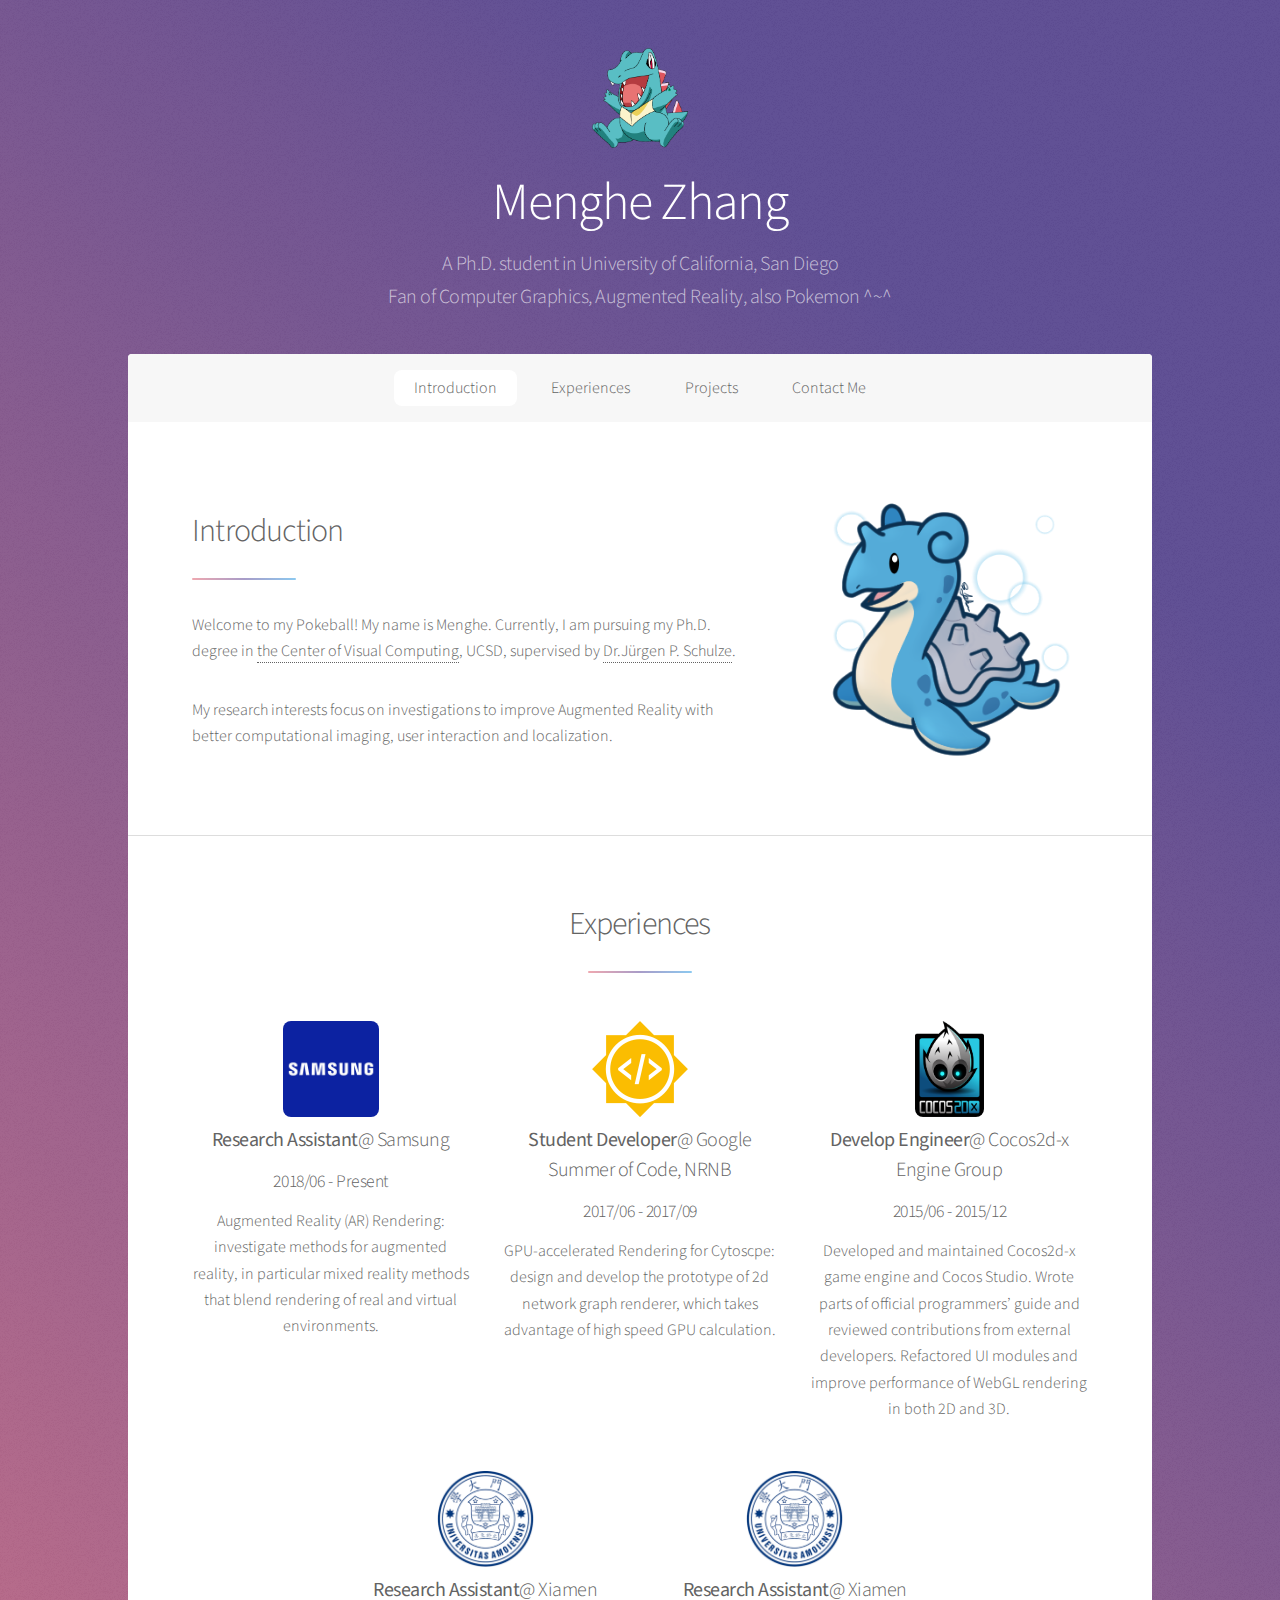
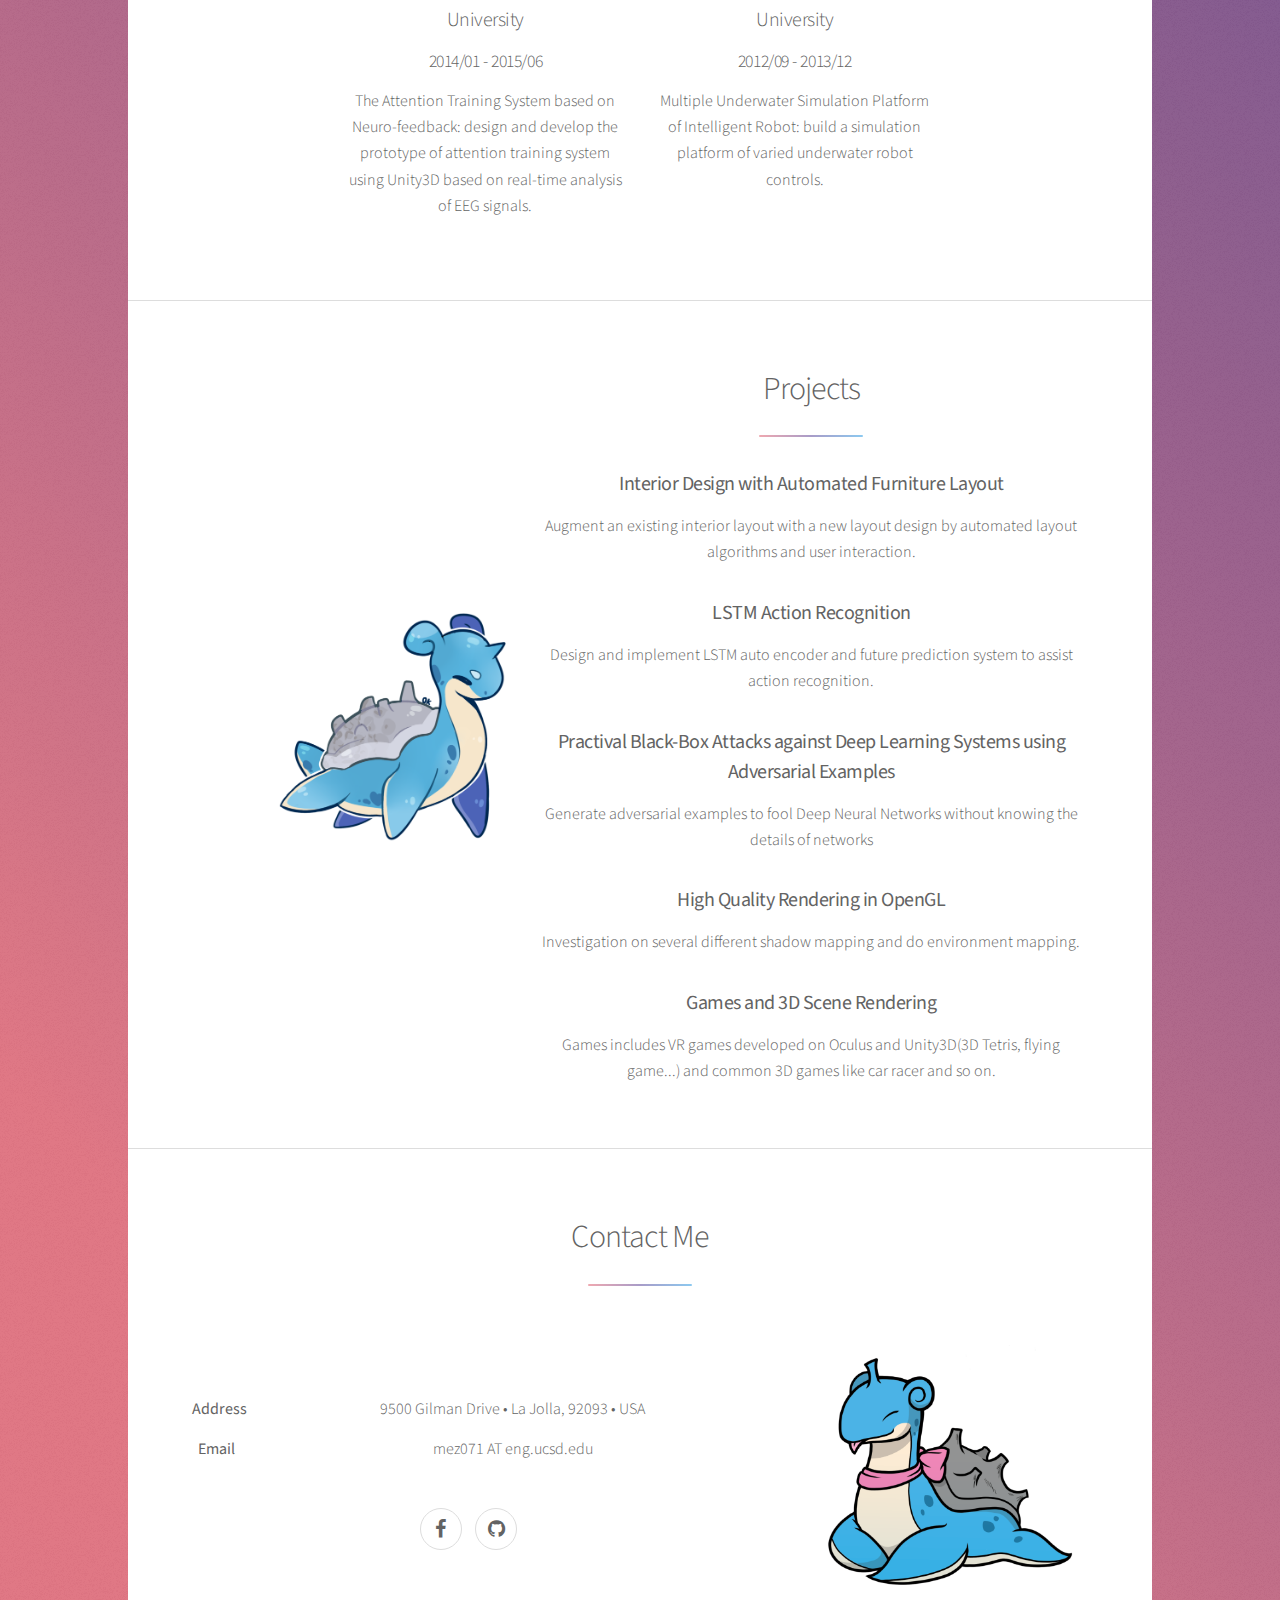
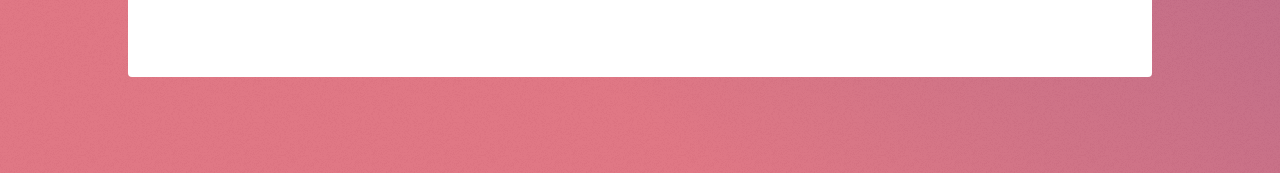
==== commit d6a55f72: "🍩change lab name" ====
--- a/index.html
+++ b/index.html
@@ -6,7 +6,7 @@
 -->
 <html>
 	<head>
-		<title>Pokeball</title>
+		<title>Menghe Pokeball</title>
 		<meta charset="utf-8" />
 		<meta name="viewport" content="width=device-width, initial-scale=1, user-scalable=no" />
 		<link rel="stylesheet" href="assets/css/main.css" />
@@ -45,8 +45,8 @@
 										<header class="major">
 											<h2>Introduction</h2>
 										</header>
-										<p>Welcome to my Pokeball! My name is Menghe. Currently, I am pursuing my Ph.D. degree in The Immersive Visualization Laboratory, UCSD, supervised by <a href="http://web.eng.ucsd.edu/~jschulze/">Dr.Jürgen P. Schulze</a>.</p>
-										<p>My research interests are investigations to improve Augmented Reality with better computational imaging, user interaction and localization.</p>
+										<p>Welcome to my Pokeball! My name is Menghe. Currently, I am pursuing my Ph.D. degree in <a href="http://jacobsschool.ucsd.edu/visualcomputing/">the Center of Visual Computing</a>, UCSD, supervised by <a href="http://web.eng.ucsd.edu/~jschulze/">Dr.Jürgen P. Schulze</a>.</p>
+										<p>My research interests focus on investigations to improve Augmented Reality with better computational imaging, user interaction and localization.</p>
 										<!-- <ul class="actions">
 											<li><a href="generic.html" class="button">Learn More</a></li>
 										</ul> -->
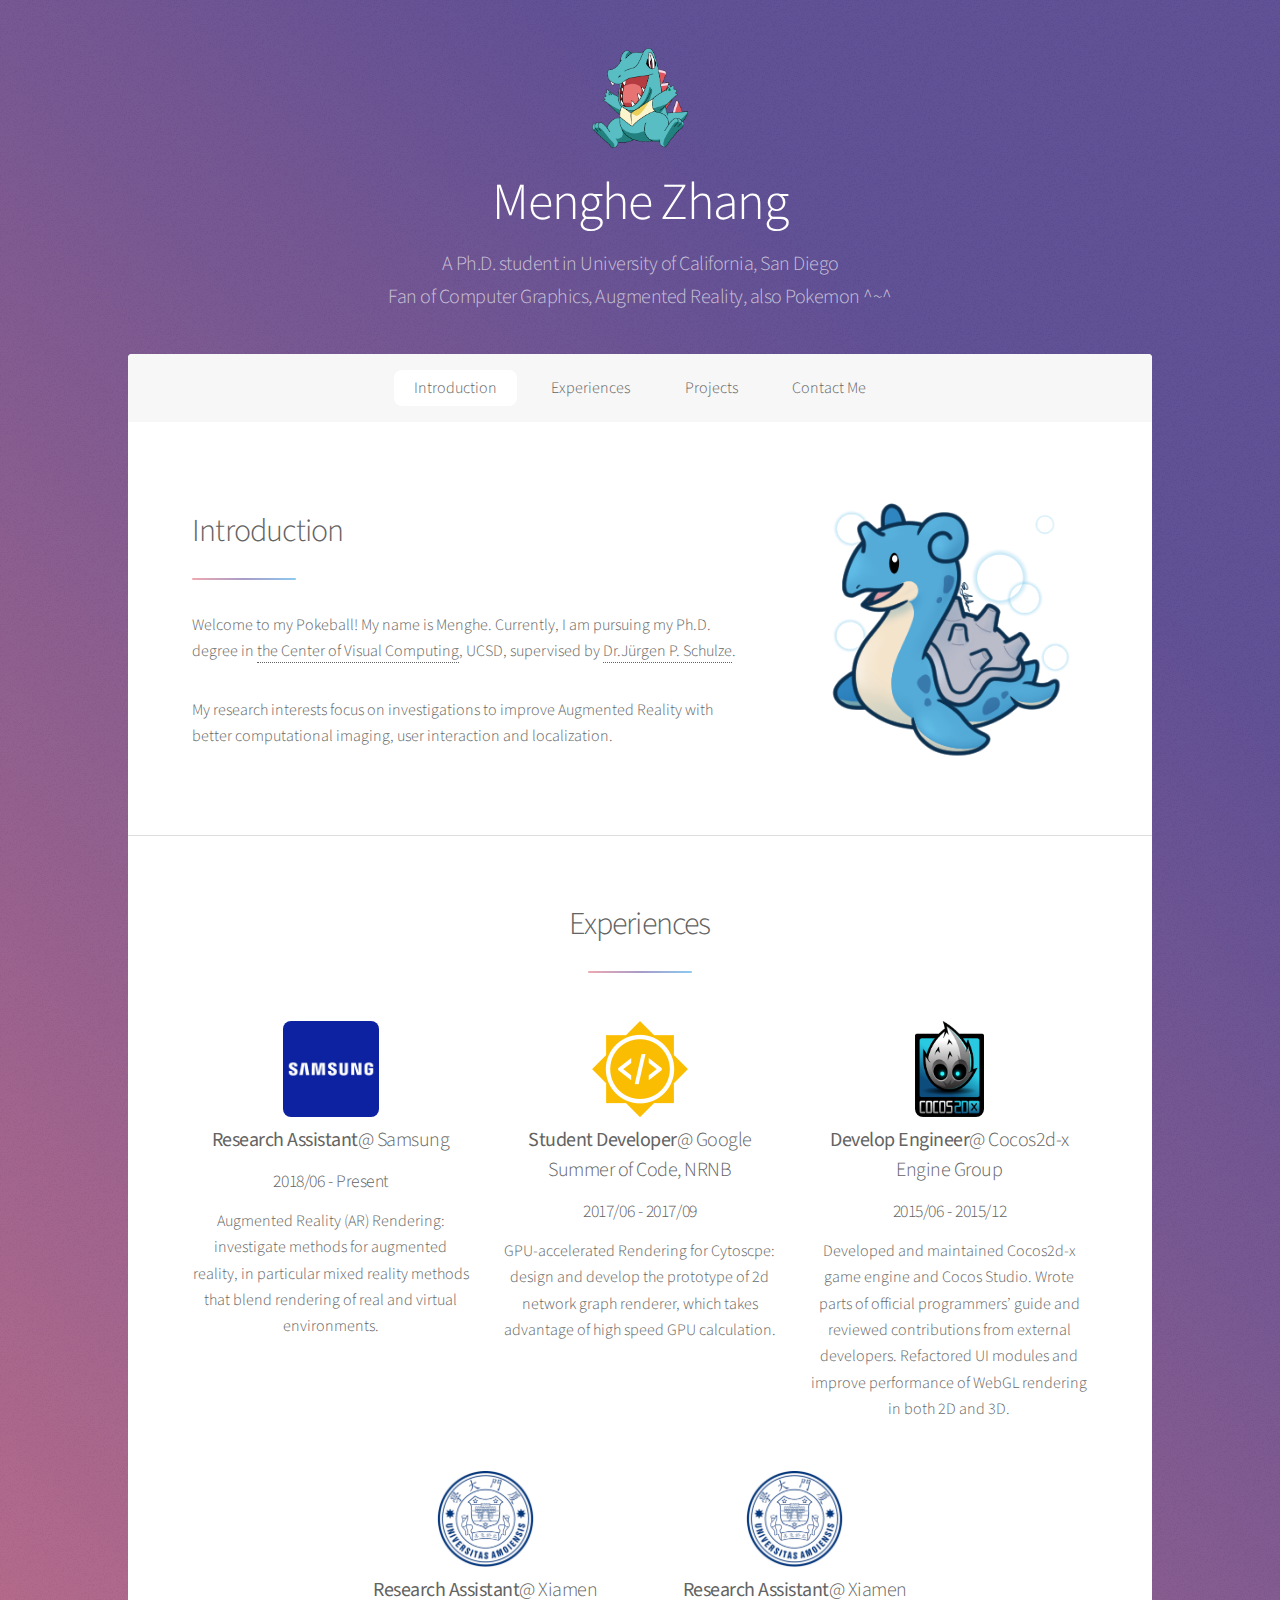
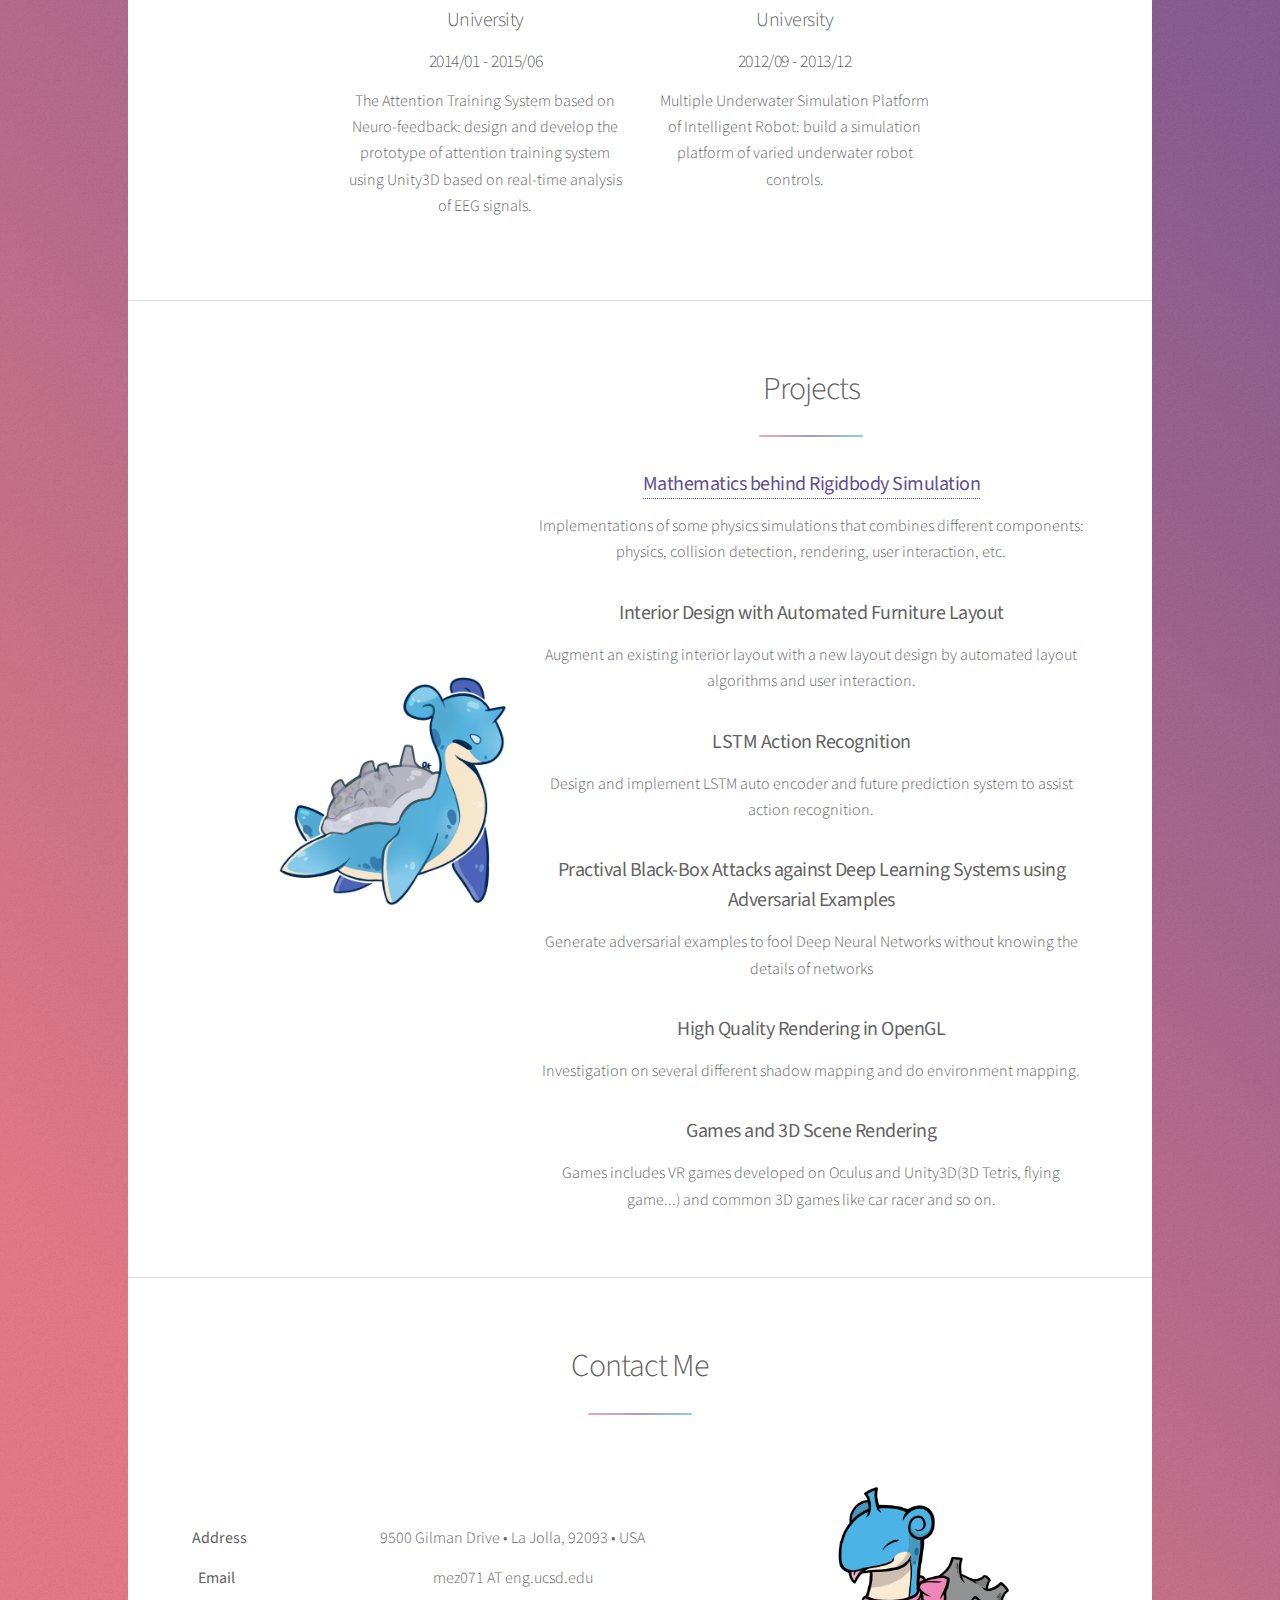
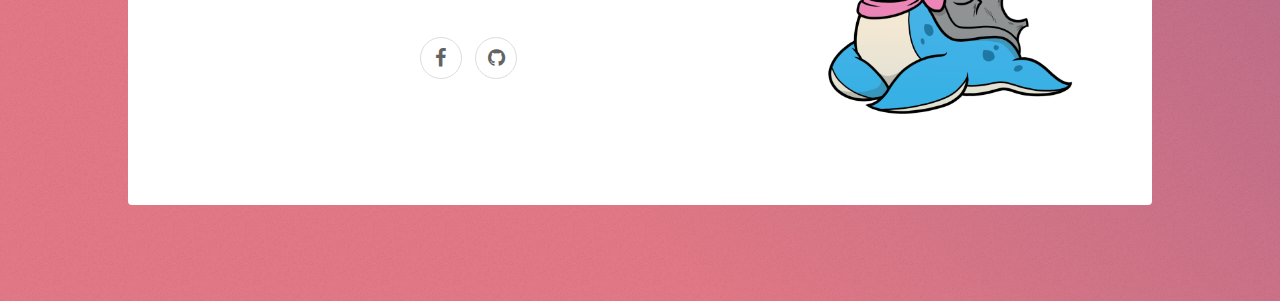
==== commit 507d92a5: "ψ(｀∇´)ψ add CSE291D project." ====
--- a/index.html
+++ b/index.html
@@ -107,6 +107,9 @@
 										<header class="major">
 											<h2>Projects</h2>
 										</header>
+										<h3><strong><a class="project-link" href="./cse291d-PhysicsSimulation.html">Mathematics behind Rigidbody Simulation</a></strong></h3>
+										<p>Implementations of some physics simulations that combines different components: physics, collision detection, rendering, user interaction, etc. </p>
+
 										<h3><strong>Interior Design with Automated Furniture Layout</strong></h3>
 										<p>Augment an existing interior layout with a new layout design by automated layout algorithms and user interaction.</p>
 
--- a/assets/css/main.css
+++ b/assets/css/main.css
@@ -2387,6 +2387,20 @@
 			display: block;
 			margin: 0 0 3em 0;
 			width: 100%;
+		}
+		.image_center{
+		    display: block;
+		    width: 60%;
+            margin-left: auto;
+            margin-right: auto;
+
+		}
+		.image_center_full{
+		    display: block;
+		    width: 80%;
+            margin-left: auto;
+            margin-right: auto;
+
 		}
 
 			.image.main img {
@@ -3893,4 +3907,8 @@
 	
 .experience-logo {
 	height: 6em;
+}
+
+.project-link {
+	color: #5f4d93;
 }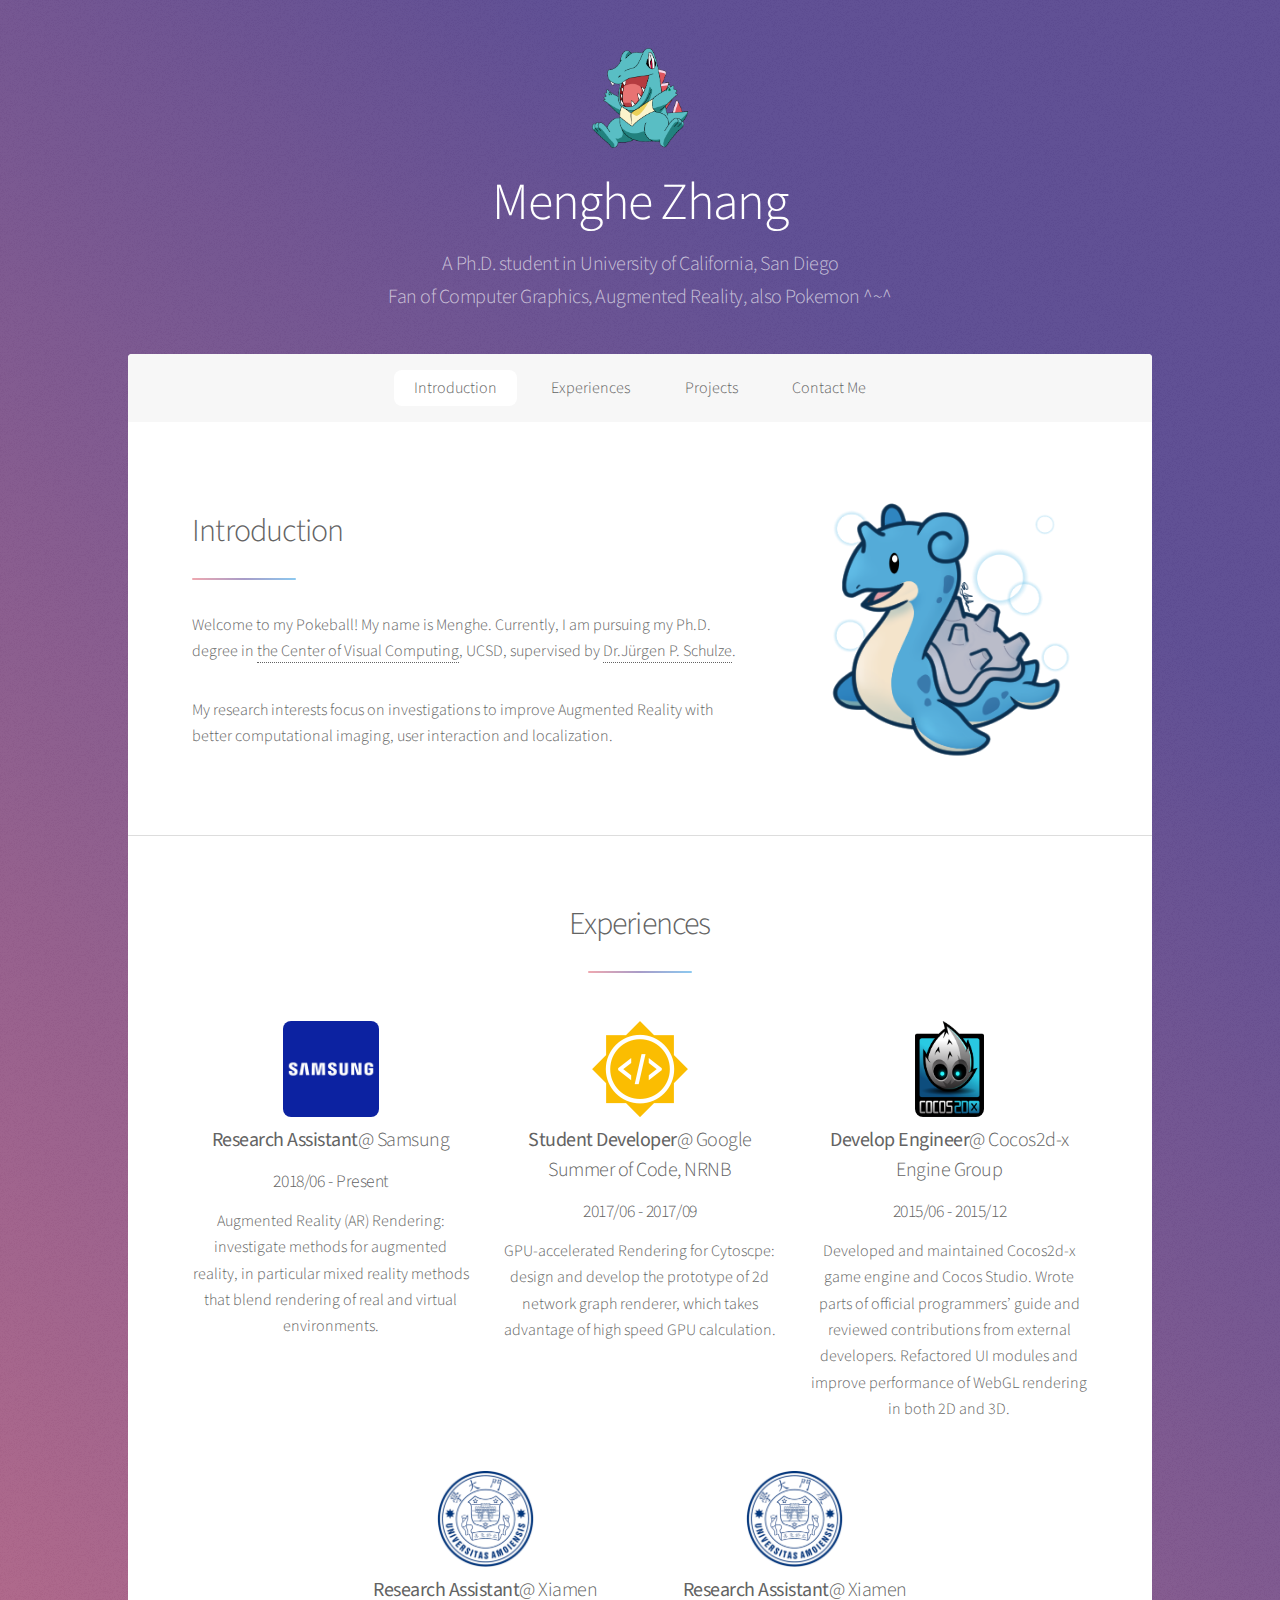
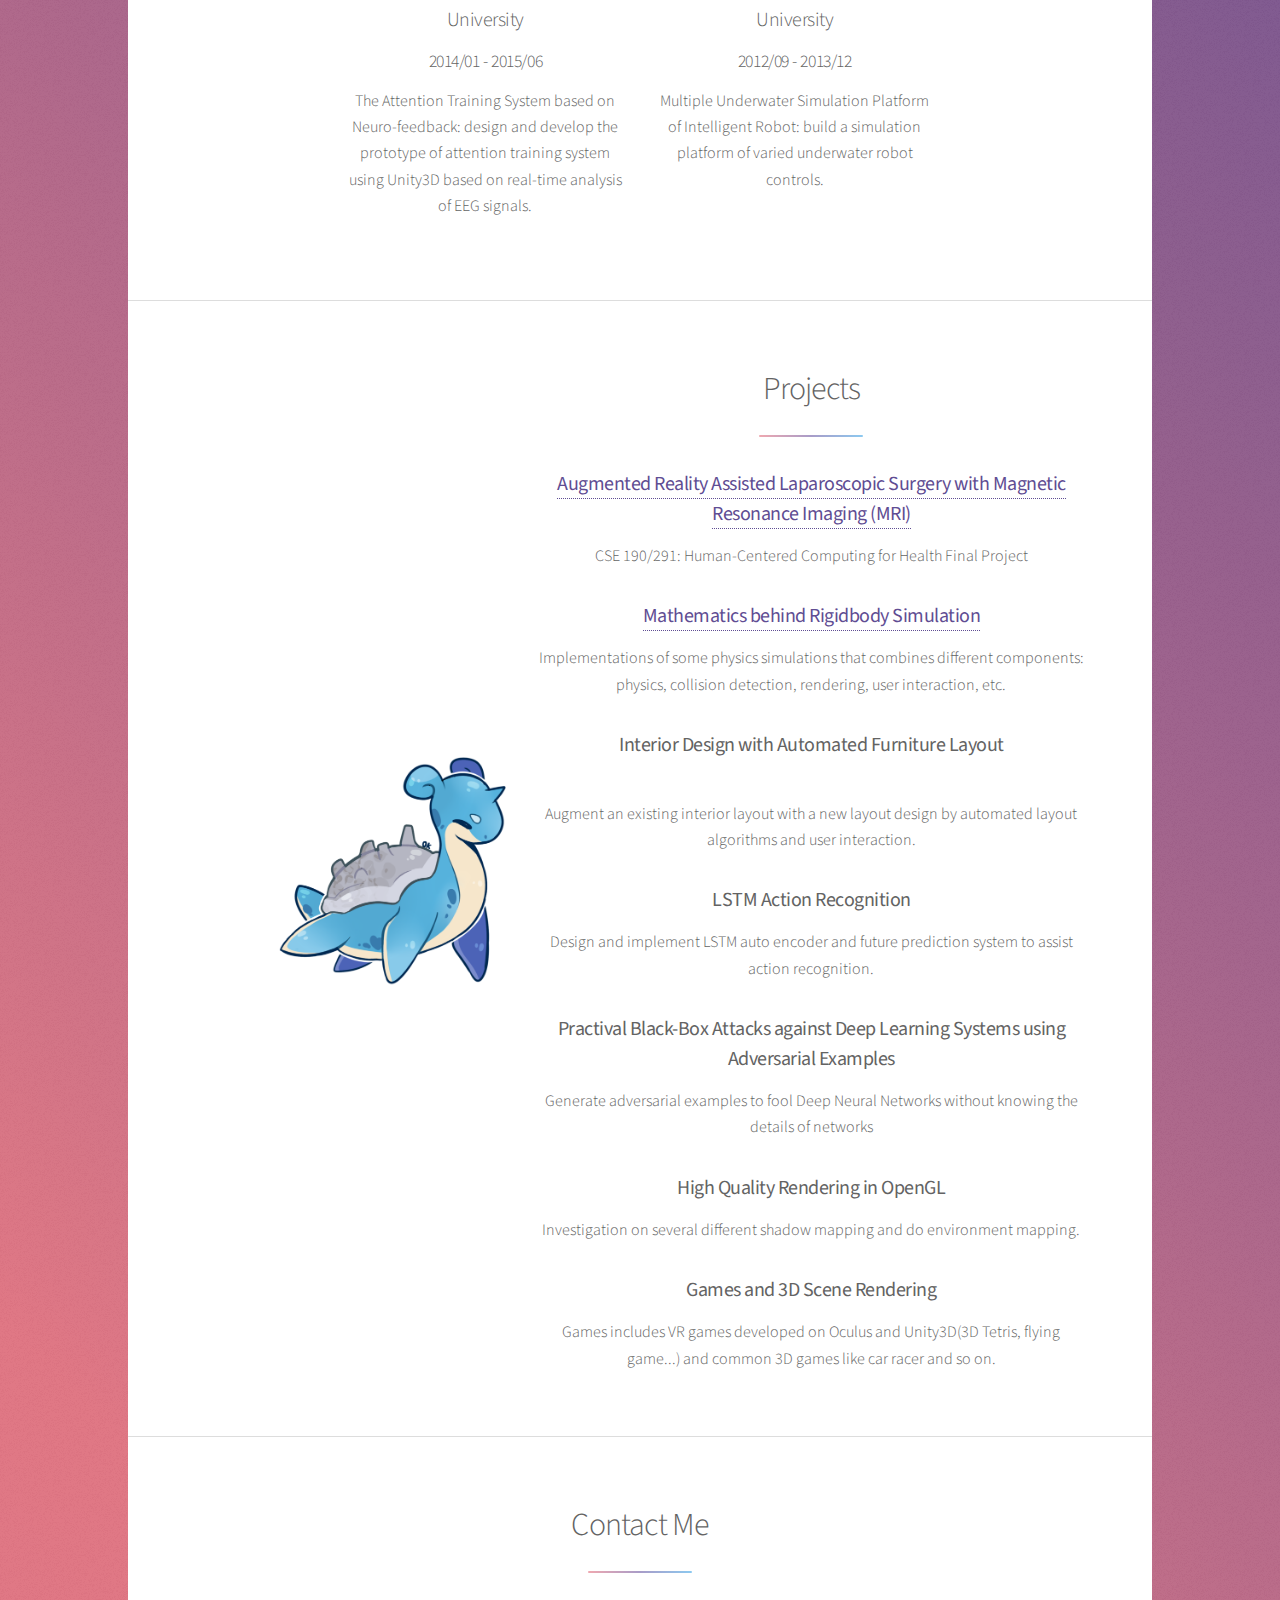
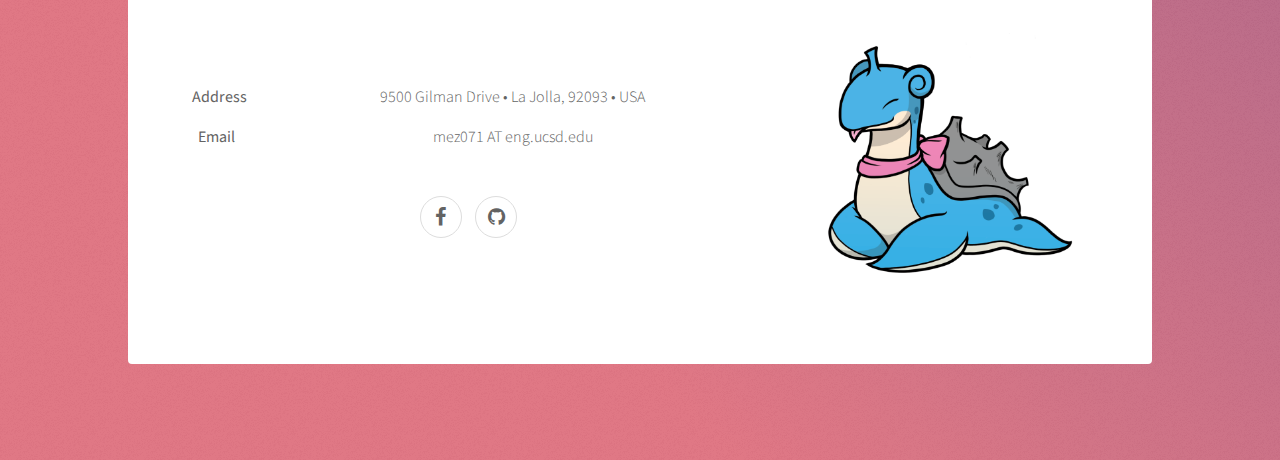
==== commit 50448222: "h4h init" ====
--- a/index.html
+++ b/index.html
@@ -107,10 +107,15 @@
 										<header class="major">
 											<h2>Projects</h2>
 										</header>
+
+										<h3><strong><a class="project-link" href="h4h/index.html">Augmented Reality Assisted Laparoscopic Surgery with Magnetic Resonance Imaging (MRI)</a></strong></h3>
+										<p>CSE 190/291: Human-Centered Computing for Health Final Project</p>
+
 										<h3><strong><a class="project-link" href="./cse291d-PhysicsSimulation.html">Mathematics behind Rigidbody Simulation</a></strong></h3>
 										<p>Implementations of some physics simulations that combines different components: physics, collision detection, rendering, user interaction, etc. </p>
 
 										<h3><strong>Interior Design with Automated Furniture Layout</strong></h3>
+											<img src="images/c1.PNG" alt="" style="width:30%"/>
 										<p>Augment an existing interior layout with a new layout design by automated layout algorithms and user interaction.</p>
 
 										<h3><strong>LSTM Action Recognition</strong></h3>
